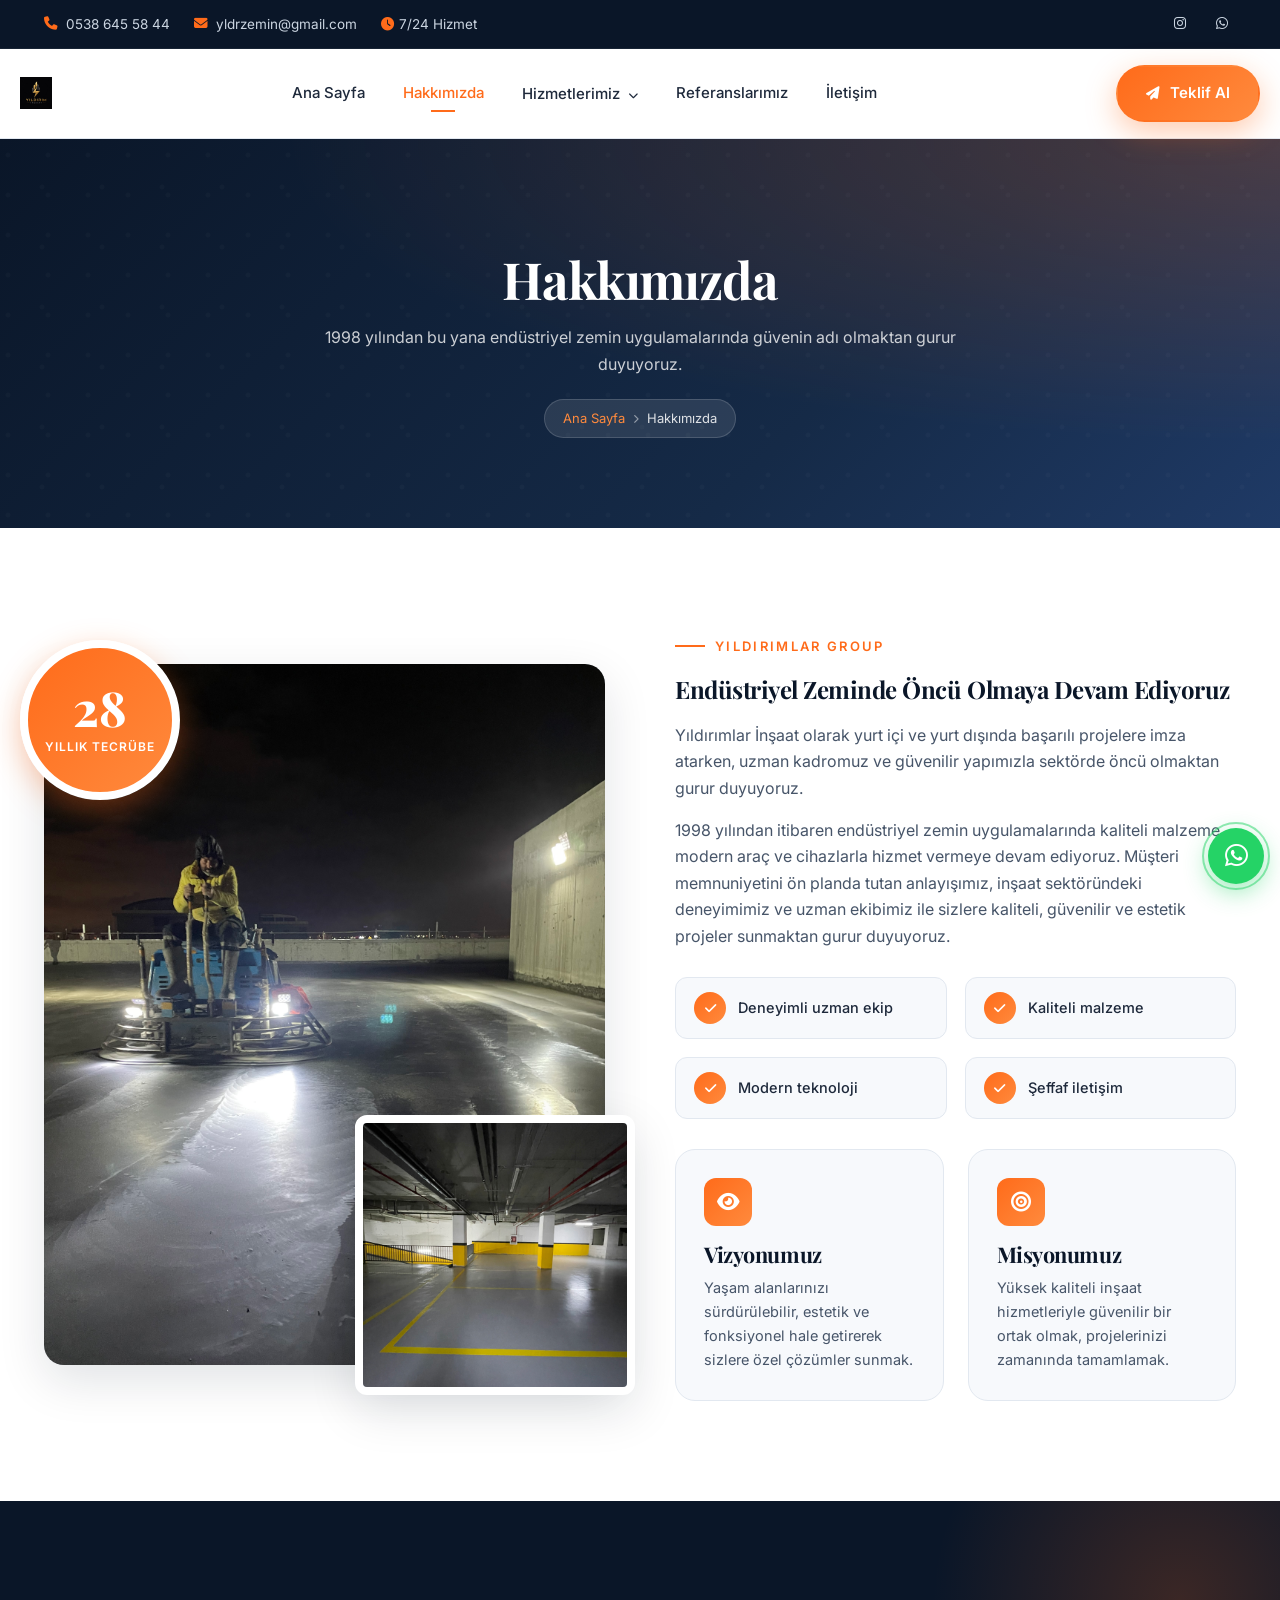
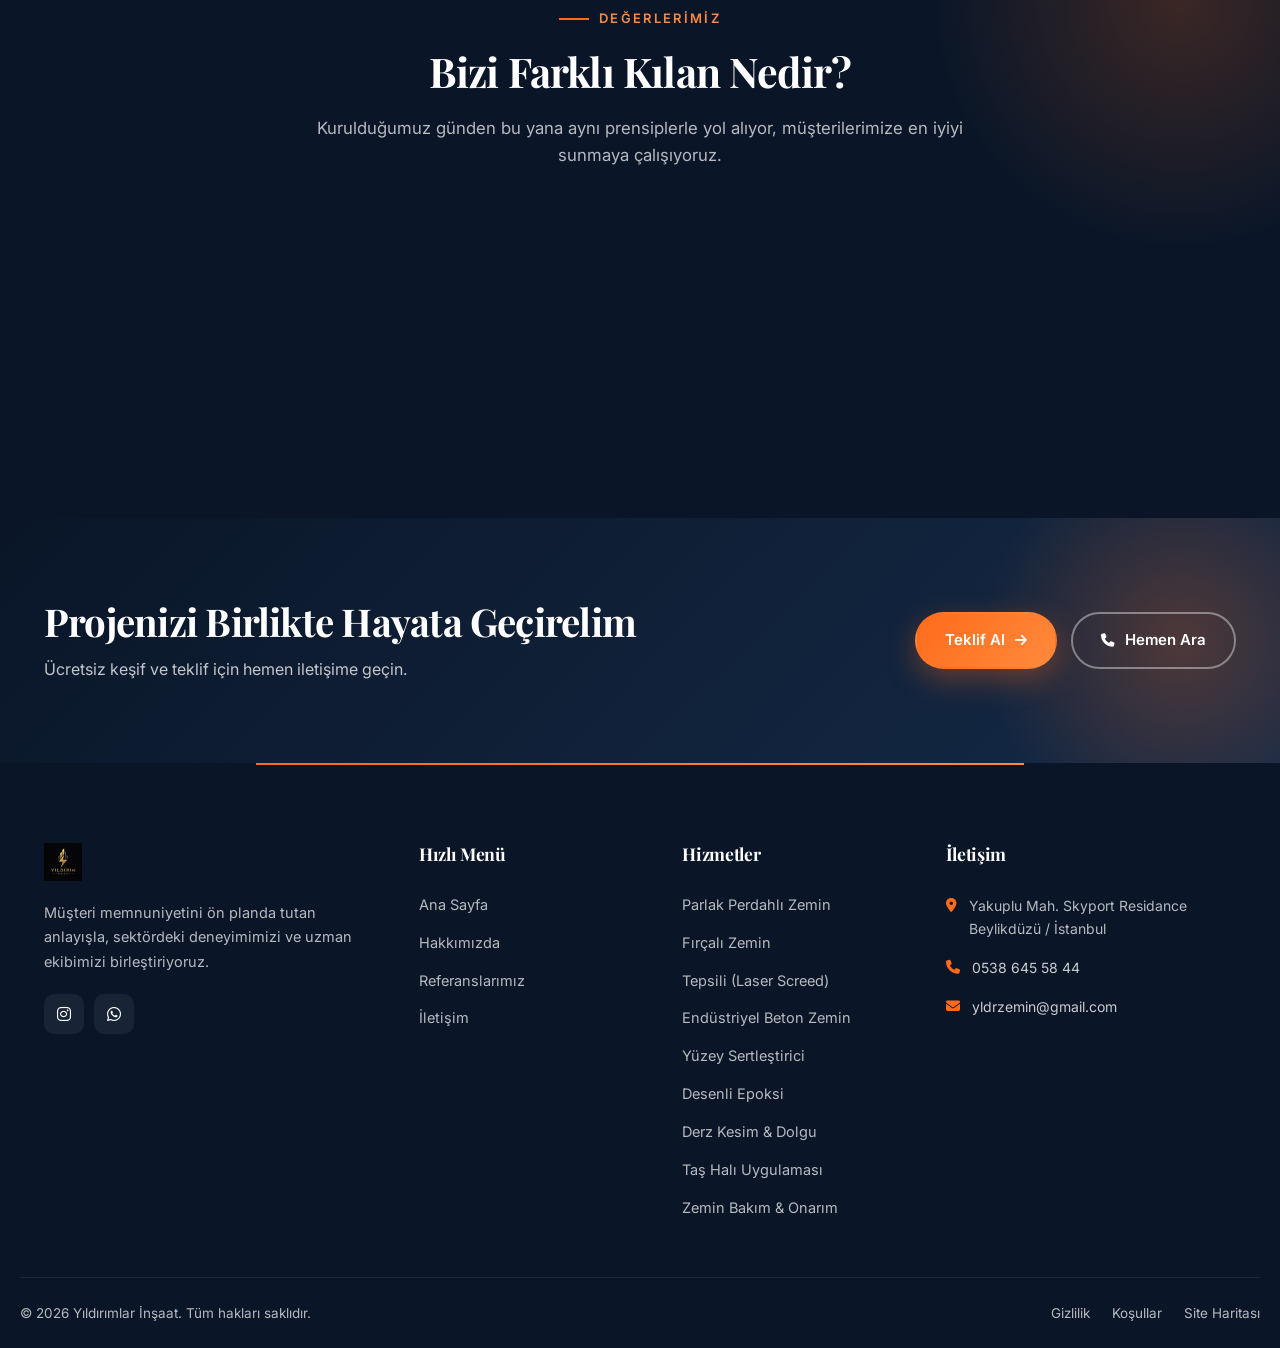
==== hakkimizda.html @ 9e63b261 "upd11" ====
<!DOCTYPE html>
<html lang="tr">
<head>
  <meta charset="UTF-8" />
  <meta name="viewport" content="width=device-width, initial-scale=1.0, viewport-fit=cover" />
  <title>Hakkımızda — Yıldırımlar İnşaat</title>
  <meta name="description" content="28 yıllık tecrübe ile 1.568.000 m² endüstriyel zemin uyguladık. Osmanlı Arşiv, Hilton, Wyndham, Roketsan gibi prestijli projelerde imzamız var." />
  <meta name="keywords" content="Yıldırımlar İnşaat hakkında, endüstriyel zemin firması, beton zemin uzmanı, parlak perdah, fırçalı zemin, tepsili zemin, taş halı" />
  <meta name="author" content="Yıldırımlar İnşaat" />
  <meta name="robots" content="index, follow" />
  <link rel="canonical" href="https://yldrmlarinsaat.com/hakkimizda.html" />

  <meta property="og:type" content="website" />
  <meta property="og:site_name" content="Yıldırımlar İnşaat" />
  <meta property="og:title" content="Hakkımızda — Yıldırımlar İnşaat" />
  <meta property="og:description" content="28 yıllık tecrübe ile 1.568.000 m² endüstriyel zemin uyguladık." />
  <meta property="og:url" content="https://yldrmlarinsaat.com/hakkimizda.html" />
  <meta property="og:image" content="https://yldrmlarinsaat.com/images/about-1.jpg" />
  <meta property="og:locale" content="tr_TR" />

  <meta name="twitter:card" content="summary_large_image" />
  <meta name="twitter:title" content="Hakkımızda — Yıldırımlar İnşaat" />
  <meta name="twitter:description" content="28 yıllık tecrübe, 1.568.000 m² uygulanan alan, 19+ prestijli proje." />
  <meta name="twitter:image" content="https://yldrmlarinsaat.com/images/about-1.jpg" />
  <meta property="og:image:alt" content="Yıldırımlar İnşaat — hakkımızda" />
  <meta name="twitter:image:alt" content="Yıldırımlar İnşaat — hakkımızda" />
  <link rel="alternate" hreflang="tr" href="https://yldrmlarinsaat.com/hakkimizda.html" />
  <link rel="alternate" hreflang="x-default" href="https://yldrmlarinsaat.com/hakkimizda.html" />

  <meta name="theme-color" content="#FF7A00" />
  <link rel="icon" type="image/png" href="images/logo-yildirim.png" />

  <link rel="preconnect" href="https://fonts.googleapis.com" />
  <link rel="preconnect" href="https://fonts.gstatic.com" crossorigin />
  <link href="https://fonts.googleapis.com/css2?family=Inter:wght@300;400;500;600;700&family=Playfair+Display:wght@600;700;800&display=swap" rel="stylesheet" />
  <link rel="stylesheet" href="https://cdnjs.cloudflare.com/ajax/libs/font-awesome/6.5.2/css/all.min.css" />
  <link rel="stylesheet" href="css/style.css?v=8" />

  <script type="application/ld+json">
  {
    "@context": "https://schema.org",
    "@type": "AboutPage",
    "@id": "https://yldrmlarinsaat.com/hakkimizda.html#about",
    "url": "https://yldrmlarinsaat.com/hakkimizda.html",
    "name": "Hakkımızda — Yıldırımlar İnşaat",
    "description": "28 yıllık tecrübe ile 1.568.000 m² endüstriyel zemin uyguladık. Prestijli projelerde imzamız var.",
    "isPartOf": { "@id": "https://yldrmlarinsaat.com/#website" },
    "about": { "@id": "https://yldrmlarinsaat.com/#organization" },
    "inLanguage": "tr-TR"
  }
  </script>
</head>
<body>

  <div class="topbar">
    <div class="container topbar-inner">
      <div class="topbar-info">
        <a href="tel:+905386455844"><i class="fa-solid fa-phone"></i> 0538 645 58 44</a>
        <a href="mailto:yldrzemin@gmail.com"><i class="fa-solid fa-envelope"></i> yldrzemin@gmail.com</a>
        <span><i class="fa-solid fa-clock"></i> 7/24 Hizmet</span>
      </div>
      <div class="topbar-social">
        <a href="https://instagram.com/yldrm._.insaat" target="_blank" rel="noopener" aria-label="Instagram"><i class="fa-brands fa-instagram"></i></a>
        <a href="https://wa.me/905386455844" target="_blank" rel="noopener" aria-label="Whatsapp"><i class="fa-brands fa-whatsapp"></i></a>
      </div>
    </div>
  </div>

  <header class="header">
    <div class="container nav">
      <a href="index.html" class="logo" aria-label="Yıldırımlar İnşaat — Ana sayfa">
        <img src="images/logo-yildirim.png" alt="Yıldırımlar İnşaat" width="220" height="60" class="logo-img" />
      </a>
      <nav class="nav-menu" aria-label="Ana Menü">
        <a href="index.html">Ana Sayfa</a>
        <a href="hakkimizda.html">Hakkımızda</a>
        <div class="has-drop">
          <a href="index.html#hizmetler">Hizmetlerimiz <i class="fa-solid fa-chevron-down" style="font-size:10px;margin-left:4px"></i></a>
          <div class="drop">
            <a href="hizmetler/parlak-perdahli-zemin.html">Parlak Perdahlı Zemin</a>
            <a href="hizmetler/fircali-zemin.html">Fırçalı Zemin</a>
            <a href="hizmetler/tepsili-zemin.html">Tepsili (Laser Screed)</a>
            <a href="hizmetler/endustriyel-beton-zemin.html">Endüstriyel Beton Zemin</a>
            <a href="hizmetler/yuzey-sertlestirici.html">Yüzey Sertleştirici</a>
            <a href="hizmetler/desenli-epoksi.html">Desenli Epoksi</a>
            <a href="hizmetler/derz-kesim-dolgu.html">Derz Kesim &amp; Dolgu</a>
            <a href="hizmetler/tas-hali.html">Taş Halı Uygulaması</a>
            <a href="hizmetler/zemin-bakim-onarim.html">Zemin Bakım &amp; Onarım</a>
          </div>
        </div>
        <a href="referanslar.html">Referanslarımız</a>
        <a href="iletisim.html">İletişim</a>
      </nav>
      <div class="nav-cta">
        <a href="iletisim.html" class="btn btn-primary"><i class="fa-solid fa-paper-plane"></i> Teklif Al</a>
        <button class="nav-toggle" aria-label="Menü"><i class="fa-solid fa-bars"></i></button>
      </div>
    </div>
  </header>

  <section class="page-header">
    <div class="container page-header-inner">
      <h1>Hakkımızda</h1>
      <p>1998 yılından bu yana endüstriyel zemin uygulamalarında güvenin adı olmaktan gurur duyuyoruz.</p>
      <div class="breadcrumb">
        <a href="index.html">Ana Sayfa</a>
        <i class="fa-solid fa-chevron-right"></i>
        <span>Hakkımızda</span>
      </div>
    </div>
  </section>

  <section class="section">
    <div class="container">
      <div class="about-grid">
        <div class="about-visual reveal">
          <div class="exp-badge">
            <div class="num">28</div>
            <div class="txt">Yıllık Tecrübe</div>
          </div>
          <div class="main-img">
            <img src="images/about-1.jpg" alt="Yıldırımlar İnşaat" onerror="this.style.display='none'" />
          </div>
          <div class="sub-img">
            <img src="images/about-2.jpg" alt="Ekibimiz" onerror="this.style.display='none'" />
          </div>
        </div>
        <div class="about-content reveal reveal-delay-2">
          <span class="eyebrow">Yıldırımlar Group</span>
          <h2>Endüstriyel Zeminde Öncü Olmaya Devam Ediyoruz</h2>
          <p>Yıldırımlar İnşaat olarak yurt içi ve yurt dışında başarılı projelere imza atarken, uzman kadromuz ve güvenilir yapımızla sektörde öncü olmaktan gurur duyuyoruz.</p>
          <p>1998 yılından itibaren endüstriyel zemin uygulamalarında kaliteli malzeme, modern araç ve cihazlarla hizmet vermeye devam ediyoruz. Müşteri memnuniyetini ön planda tutan anlayışımız, inşaat sektöründeki deneyimimiz ve uzman ekibimiz ile sizlere kaliteli, güvenilir ve estetik projeler sunmaktan gurur duyuyoruz.</p>

          <div class="about-features">
            <div class="about-feature"><i class="fa-solid fa-check"></i><span>Deneyimli uzman ekip</span></div>
            <div class="about-feature"><i class="fa-solid fa-check"></i><span>Kaliteli malzeme</span></div>
            <div class="about-feature"><i class="fa-solid fa-check"></i><span>Modern teknoloji</span></div>
            <div class="about-feature"><i class="fa-solid fa-check"></i><span>Şeffaf iletişim</span></div>
          </div>

          <div class="vm-grid">
            <div class="vm-card">
              <i class="fa-solid fa-eye"></i>
              <h4>Vizyonumuz</h4>
              <p>Yaşam alanlarınızı sürdürülebilir, estetik ve fonksiyonel hale getirerek sizlere özel çözümler sunmak.</p>
            </div>
            <div class="vm-card">
              <i class="fa-solid fa-bullseye"></i>
              <h4>Misyonumuz</h4>
              <p>Yüksek kaliteli inşaat hizmetleriyle güvenilir bir ortak olmak, projelerinizi zamanında tamamlamak.</p>
            </div>
          </div>
        </div>
      </div>
    </div>
  </section>

  <section class="section why-bg">
    <div class="container">
      <div class="text-center reveal">
        <span class="eyebrow">Değerlerimiz</span>
        <h2 class="section-title">Bizi Farklı Kılan Nedir?</h2>
        <p class="section-subtitle">Kurulduğumuz günden bu yana aynı prensiplerle yol alıyor, müşterilerimize en iyiyi sunmaya çalışıyoruz.</p>
      </div>
      <div class="why-grid">
        <div class="why-card reveal"><i class="fa-solid fa-shuffle"></i><h4>Esnek Çözümler</h4><p>Her proje için özel çözümler üreterek beklentileri karşılarız.</p></div>
        <div class="why-card reveal reveal-delay-1"><i class="fa-solid fa-users-gear"></i><h4>Deneyimli Ekip</h4><p>Uzman ekibimizle kaliteli işçilik sunarız.</p></div>
        <div class="why-card reveal reveal-delay-2"><i class="fa-solid fa-handshake"></i><h4>Müşteri Odaklı</h4><p>Şeffaf iletişim ve memnuniyet odaklı yaklaşım.</p></div>
        <div class="why-card reveal reveal-delay-3"><i class="fa-solid fa-award"></i><h4>Kaliteli İşçilik</h4><p>Modern tasarım ve dayanıklı sonuçlar.</p></div>
      </div>
    </div>
  </section>

  <section class="cta-banner">
    <div class="container cta-inner reveal">
      <div>
        <h2>Projenizi Birlikte Hayata Geçirelim</h2>
        <p>Ücretsiz keşif ve teklif için hemen iletişime geçin.</p>
      </div>
      <div class="cta-actions">
        <a href="iletisim.html" class="btn btn-primary">Teklif Al <i class="fa-solid fa-arrow-right"></i></a>
        <a href="tel:+905386455844" class="btn btn-outline"><i class="fa-solid fa-phone"></i> Hemen Ara</a>
      </div>
    </div>
  </section>

  <footer class="footer">
    <div class="container footer-grid">
      <div class="footer-about">
        <a href="index.html" class="logo" aria-label="Yıldırımlar İnşaat — Ana sayfa">
          <img src="images/logo-yildirim.png" alt="Yıldırımlar İnşaat" width="220" height="60" class="logo-img" />
        </a>
        <p>Müşteri memnuniyetini ön planda tutan anlayışla, sektördeki deneyimimizi ve uzman ekibimizi birleştiriyoruz.</p>
        <div class="footer-social">
          <a href="https://instagram.com/yldrm._.insaat" target="_blank" rel="noopener" aria-label="Instagram"><i class="fa-brands fa-instagram"></i></a>
          <a href="https://wa.me/905386455844" target="_blank" rel="noopener" aria-label="Whatsapp"><i class="fa-brands fa-whatsapp"></i></a>
        </div>
      </div>
      <div class="footer-col">
        <h5>Hızlı Menü</h5>
        <div class="footer-links">
          <a href="index.html">Ana Sayfa</a>
          <a href="hakkimizda.html">Hakkımızda</a>
          <a href="referanslar.html">Referanslarımız</a>
          <a href="iletisim.html">İletişim</a>
        </div>
      </div>
      <div class="footer-col">
        <h5>Hizmetler</h5>
        <div class="footer-links">
          <a href="hizmetler/parlak-perdahli-zemin.html">Parlak Perdahlı Zemin</a>
          <a href="hizmetler/fircali-zemin.html">Fırçalı Zemin</a>
          <a href="hizmetler/tepsili-zemin.html">Tepsili (Laser Screed)</a>
          <a href="hizmetler/endustriyel-beton-zemin.html">Endüstriyel Beton Zemin</a>
          <a href="hizmetler/yuzey-sertlestirici.html">Yüzey Sertleştirici</a>
          <a href="hizmetler/desenli-epoksi.html">Desenli Epoksi</a>
          <a href="hizmetler/derz-kesim-dolgu.html">Derz Kesim &amp; Dolgu</a>
          <a href="hizmetler/tas-hali.html">Taş Halı Uygulaması</a>
          <a href="hizmetler/zemin-bakim-onarim.html">Zemin Bakım &amp; Onarım</a>
        </div>
      </div>
      <div class="footer-col">
        <h5>İletişim</h5>
        <ul class="footer-contact">
          <li><i class="fa-solid fa-location-dot"></i><span>Yakuplu Mah. Skyport Residance<br>Beylikdüzü / İstanbul</span></li>
          <li><i class="fa-solid fa-phone"></i><a href="tel:+905386455844">0538 645 58 44</a></li>
          <li><i class="fa-solid fa-envelope"></i><a href="mailto:yldrzemin@gmail.com">yldrzemin@gmail.com</a></li>
        </ul>
      </div>
    </div>
    <div class="container footer-bottom">
      <span>© <span data-year>2026</span> Yıldırımlar İnşaat. Tüm hakları saklıdır.</span>
      <div class="footer-bottom-links">
        <a href="#">Gizlilik</a><a href="#">Koşullar</a><a href="#">Site Haritası</a>
      </div>
    </div>
  </footer>

  <a href="https://wa.me/905386455844" class="float-whatsapp" target="_blank" aria-label="WhatsApp">
    <i class="fa-brands fa-whatsapp"></i>
  </a>

  <script src="js/main.js?v=5"></script>
</body>
</html>
---- css/style.css ----
/* =========================================================
   Yıldırımlar İnşaat - Main Stylesheet
   Modern, responsive construction company website
   ========================================================= */

:root {
  --color-primary: #ff6b1a;
  --color-primary-dark: #e55a0e;
  --color-primary-light: #ff8a3d;
  --color-dark: #0a1628;
  --color-dark-2: #0f1e36;
  --color-dark-3: #152a47;
  --color-light: #ffffff;
  --color-soft: #f7f9fc;
  --color-soft-2: #eef2f7;
  --color-text: #1e293b;
  --color-text-soft: #475569;
  --color-muted: #64748b;
  --color-border: #e2e8f0;

  --gradient-primary: linear-gradient(135deg, #ff6b1a 0%, #ff8a3d 100%);
  --gradient-dark: linear-gradient(135deg, #0a1628 0%, #152a47 100%);
  --gradient-overlay: linear-gradient(180deg, rgba(10, 22, 40, 0.5) 0%, rgba(10, 22, 40, 0.85) 100%);

  --shadow-sm: 0 2px 8px rgba(10, 22, 40, 0.06);
  --shadow-md: 0 6px 24px rgba(10, 22, 40, 0.08);
  --shadow-lg: 0 16px 48px rgba(10, 22, 40, 0.12);
  --shadow-xl: 0 24px 64px rgba(10, 22, 40, 0.18);
  --shadow-primary: 0 10px 30px rgba(255, 107, 26, 0.35);

  --radius-sm: 6px;
  --radius-md: 12px;
  --radius-lg: 20px;
  --radius-xl: 28px;
  --radius-full: 9999px;

  --container-max: 1240px;
  --transition: 0.35s cubic-bezier(0.4, 0, 0.2, 1);

  --font-head: 'Playfair Display', 'Georgia', serif;
  --font-body: 'Inter', 'Segoe UI', system-ui, -apple-system, sans-serif;
}

/* ---------- Reset ---------- */
*,
*::before,
*::after {
  box-sizing: border-box;
  margin: 0;
  padding: 0;
}

html {
  scroll-behavior: smooth;
  -webkit-text-size-adjust: 100%;
  text-size-adjust: 100%;
}

body {
  font-family: var(--font-body);
  font-size: 16px;
  line-height: 1.65;
  color: var(--color-text);
  background: var(--color-light);
  overflow-x: hidden;
  overflow-wrap: break-word;
  -webkit-font-smoothing: antialiased;
  -moz-osx-font-smoothing: grayscale;
}

img {
  max-width: 100%;
  height: auto;
  display: block;
}

a {
  color: inherit;
  text-decoration: none;
  transition: color var(--transition);
}

button {
  font-family: inherit;
  cursor: pointer;
  border: none;
  background: none;
}

ul {
  list-style: none;
}

h1, h2, h3, h4, h5, h6 {
  font-family: var(--font-head);
  font-weight: 700;
  line-height: 1.2;
  color: var(--color-dark);
  letter-spacing: -0.02em;
}

section {
  position: relative;
}

/* ---------- Utility ---------- */
.container {
  width: 100%;
  max-width: var(--container-max);
  margin-inline: auto;
  padding-inline: clamp(16px, 4vw, 24px);
}

.section {
  padding: 100px 0;
}

.section-sm {
  padding: 70px 0;
}

.eyebrow {
  display: inline-flex;
  align-items: center;
  gap: 10px;
  font-family: var(--font-body);
  font-size: 13px;
  font-weight: 600;
  text-transform: uppercase;
  letter-spacing: 0.18em;
  color: var(--color-primary);
  margin-bottom: 18px;
}

.eyebrow::before {
  content: '';
  width: 30px;
  height: 2px;
  background: var(--color-primary);
}

.section-title {
  font-size: clamp(2rem, 3.2vw, 3rem);
  margin-bottom: 18px;
}

.section-subtitle {
  font-size: 1.05rem;
  color: var(--color-text-soft);
  max-width: 680px;
  margin-bottom: 20px;
}

.text-center {
  text-align: center;
}

.text-center .eyebrow,
.text-center .section-subtitle {
  margin-left: auto;
  margin-right: auto;
}

/* ---------- Buttons ---------- */
.btn {
  display: inline-flex;
  align-items: center;
  justify-content: center;
  gap: 10px;
  padding: 14px 28px;
  font-size: 15px;
  font-weight: 600;
  border-radius: var(--radius-full);
  transition: all var(--transition);
  cursor: pointer;
  white-space: nowrap;
  border: 2px solid transparent;
}

.btn-primary {
  background: var(--gradient-primary);
  color: #fff;
  box-shadow: var(--shadow-primary);
}

.btn-primary:hover {
  transform: translateY(-2px);
  box-shadow: 0 14px 36px rgba(255, 107, 26, 0.5);
}

.btn-outline {
  background: transparent;
  color: #fff;
  border-color: rgba(255, 255, 255, 0.4);
}

.btn-outline:hover {
  background: #fff;
  color: var(--color-dark);
  border-color: #fff;
}

.btn-dark {
  background: var(--color-dark);
  color: #fff;
}

.btn-dark:hover {
  background: var(--color-primary);
}

.btn-ghost {
  background: transparent;
  color: var(--color-dark);
  border-color: var(--color-border);
}

.btn-ghost:hover {
  background: var(--color-dark);
  color: #fff;
  border-color: var(--color-dark);
}

.btn i, .btn svg {
  font-size: 0.9em;
  transition: transform var(--transition);
}

.btn:hover i.fa-arrow-right {
  transform: translateX(4px);
}

/* ---------- Top Bar ---------- */
.topbar {
  background: var(--color-dark);
  color: #cbd5e1;
  font-size: 13.5px;
  padding: 10px 0;
  border-bottom: 1px solid rgba(255, 255, 255, 0.06);
}

.topbar-inner {
  display: flex;
  justify-content: space-between;
  align-items: center;
  gap: 16px;
  flex-wrap: wrap;
}

.topbar-info {
  display: flex;
  gap: 24px;
  flex-wrap: wrap;
}

.topbar-info a {
  display: inline-flex;
  align-items: center;
  gap: 8px;
  color: #cbd5e1;
}

.topbar-info a:hover {
  color: var(--color-primary);
}

.topbar-info i {
  color: var(--color-primary);
}

.topbar-social {
  display: flex;
  gap: 14px;
}

.topbar-social a {
  color: #cbd5e1;
  width: 28px;
  height: 28px;
  display: inline-flex;
  align-items: center;
  justify-content: center;
  border-radius: 50%;
  transition: all var(--transition);
}

.topbar-social a:hover {
  background: var(--color-primary);
  color: #fff;
}

/* ---------- Header / Navigation ---------- */
.header {
  position: sticky;
  top: 0;
  left: 0;
  right: 0;
  z-index: 100;
  padding-top: env(safe-area-inset-top, 0px);
  padding-left: env(safe-area-inset-left, 0px);
  padding-right: env(safe-area-inset-right, 0px);
  background: rgba(255, 255, 255, 0.96);
  backdrop-filter: blur(14px);
  -webkit-backdrop-filter: blur(14px);
  border-bottom: 1px solid var(--color-border);
  transition: all var(--transition);
}

.header.scrolled {
  box-shadow: var(--shadow-md);
}

.nav {
  display: flex;
  align-items: center;
  justify-content: space-between;
  padding: 16px 0;
  gap: 24px;
}

.logo {
  display: flex;
  align-items: center;
  gap: 12px;
  flex-shrink: 0;
}

.logo-img {
  display: block;
  height: 32px;
  width: auto;
  max-width: min(168px, 46vw);
  object-fit: contain;
}

.footer-about .logo-img {
  height: 38px;
  max-width: 200px;
}

.logo-mark {
  width: 48px;
  height: 48px;
  border-radius: 12px;
  background: var(--gradient-primary);
  display: flex;
  align-items: center;
  justify-content: center;
  color: #fff;
  font-weight: 800;
  font-size: 20px;
  box-shadow: var(--shadow-primary);
  font-family: var(--font-body);
}

.logo-text {
  display: flex;
  flex-direction: column;
  line-height: 1.1;
}

.logo-text .name {
  font-family: var(--font-head);
  font-size: 20px;
  font-weight: 700;
  color: var(--color-dark);
}

.logo-text .tag {
  font-size: 11px;
  font-weight: 500;
  letter-spacing: 0.16em;
  text-transform: uppercase;
  color: var(--color-primary);
}

.nav-menu {
  display: flex;
  align-items: center;
  gap: 6px;
}

.nav-menu a {
  position: relative;
  padding: 10px 16px;
  font-size: 15px;
  font-weight: 500;
  color: var(--color-text);
  border-radius: var(--radius-full);
}

.nav-menu a::after {
  content: '';
  position: absolute;
  left: 50%;
  bottom: 4px;
  transform: translateX(-50%);
  width: 0;
  height: 2px;
  background: var(--color-primary);
  transition: width var(--transition);
}

.nav-menu a:hover,
.nav-menu a.active {
  color: var(--color-primary);
}

.nav-menu a:hover::after,
.nav-menu a.active::after {
  width: 24px;
}

.nav-menu .has-drop {
  position: relative;
}

.nav-menu .drop {
  position: absolute;
  top: calc(100% + 12px);
  left: 50%;
  transform: translateX(-50%) translateY(10px);
  min-width: 260px;
  background: #fff;
  border-radius: var(--radius-md);
  box-shadow: var(--shadow-lg);
  padding: 10px;
  opacity: 0;
  visibility: hidden;
  transition: all var(--transition);
  border: 1px solid var(--color-border);
}

.nav-menu .drop::before {
  content: '';
  position: absolute;
  top: -6px;
  left: 50%;
  transform: translateX(-50%) rotate(45deg);
  width: 12px;
  height: 12px;
  background: #fff;
  border-top: 1px solid var(--color-border);
  border-left: 1px solid var(--color-border);
}

.nav-menu .has-drop:hover .drop {
  opacity: 1;
  visibility: visible;
  transform: translateX(-50%) translateY(0);
}

.nav-menu .drop a {
  display: block;
  padding: 10px 14px;
  border-radius: var(--radius-sm);
  font-size: 14px;
}

.nav-menu .drop a::after {
  display: none;
}

.nav-menu .drop a:hover {
  background: var(--color-soft);
  color: var(--color-primary);
}

.nav-cta {
  display: flex;
  align-items: center;
  gap: 12px;
}

.nav-toggle {
  display: none;
  width: 44px;
  height: 44px;
  border-radius: var(--radius-sm);
  background: var(--color-soft);
  color: var(--color-dark);
  align-items: center;
  justify-content: center;
  font-size: 18px;
  transition: all var(--transition);
}

.nav-toggle:hover {
  background: var(--color-dark);
  color: #fff;
}

/* ---------- Hero ---------- */
.hero {
  position: relative;
  min-height: 92vh;
  min-height: 92dvh;
  display: flex;
  align-items: center;
  color: #fff;
  overflow: hidden;
  background: var(--color-dark);
}

.hero-bg {
  position: absolute;
  inset: 0;
  background-image: url('../images/hero-1.jpg');
  background-size: cover;
  background-position: center;
  z-index: 0;
}

.hero-bg::after {
  content: '';
  position: absolute;
  inset: 0;
  background: linear-gradient(120deg, rgba(10, 22, 40, 0.92) 0%, rgba(10, 22, 40, 0.7) 55%, rgba(10, 22, 40, 0.45) 100%);
}

/* Decorative pattern when no image available */
.hero-bg::before {
  content: '';
  position: absolute;
  inset: 0;
  background: 
    radial-gradient(ellipse at top right, rgba(255, 107, 26, 0.22), transparent 55%),
    radial-gradient(ellipse at bottom left, rgba(21, 42, 71, 0.8), transparent 50%),
    linear-gradient(135deg, #0a1628 0%, #152a47 55%, #1f3a66 100%);
  z-index: -1;
}

.hero-inner {
  position: relative;
  z-index: 2;
  padding: 80px 0;
  width: 100%;
}

.hero-grid {
  display: grid;
  grid-template-columns: 1.1fr 0.9fr;
  gap: 60px;
  align-items: center;
}

.hero-content .eyebrow {
  color: var(--color-primary-light);
}

.hero-content .eyebrow::before {
  background: var(--color-primary-light);
}

.hero-title {
  font-size: clamp(2.4rem, 5vw, 4.2rem);
  color: #fff;
  margin-bottom: 24px;
  line-height: 1.08;
}

.hero-title .accent {
  background: var(--gradient-primary);
  -webkit-background-clip: text;
  -webkit-text-fill-color: transparent;
  background-clip: text;
}

.hero-desc {
  font-size: 1.08rem;
  color: rgba(255, 255, 255, 0.82);
  max-width: 540px;
  margin-bottom: 32px;
}

.hero-cta {
  display: flex;
  gap: 14px;
  flex-wrap: wrap;
}

.hero-stats {
  display: grid;
  grid-template-columns: repeat(3, 1fr);
  gap: 24px;
  margin-top: 48px;
  padding-top: 32px;
  border-top: 1px solid rgba(255, 255, 255, 0.14);
}

.hero-stat .num {
  font-family: var(--font-head);
  font-size: 2.2rem;
  font-weight: 700;
  color: var(--color-primary-light);
  line-height: 1;
  display: flex;
  align-items: baseline;
  gap: 4px;
}

.hero-stat .label {
  font-size: 13px;
  color: rgba(255, 255, 255, 0.7);
  margin-top: 8px;
  text-transform: uppercase;
  letter-spacing: 0.08em;
}

/* Hero visual card */
.hero-visual {
  position: relative;
  aspect-ratio: 4 / 5;
  border-radius: var(--radius-xl);
  overflow: hidden;
  box-shadow: var(--shadow-xl);
  background: linear-gradient(135deg, #1f3a66, #0a1628);
}

.hero-visual img {
  position: absolute;
  inset: 0;
  width: 100%;
  height: 100%;
  object-fit: cover;
}

.hero-badge {
  position: absolute;
  bottom: 24px;
  left: 24px;
  right: 24px;
  padding: 20px 24px;
  background: rgba(255, 255, 255, 0.12);
  backdrop-filter: blur(16px);
  -webkit-backdrop-filter: blur(16px);
  border: 1px solid rgba(255, 255, 255, 0.2);
  border-radius: var(--radius-md);
  display: flex;
  align-items: center;
  gap: 16px;
  color: #fff;
}

.hero-badge-icon {
  width: 48px;
  height: 48px;
  border-radius: var(--radius-sm);
  background: var(--gradient-primary);
  display: flex;
  align-items: center;
  justify-content: center;
  font-size: 20px;
  flex-shrink: 0;
}

.hero-badge-text strong {
  display: block;
  font-size: 15px;
  margin-bottom: 2px;
}

.hero-badge-text span {
  font-size: 13px;
  color: rgba(255, 255, 255, 0.78);
}

.hero-scroll {
  position: absolute;
  bottom: 24px;
  left: 50%;
  transform: translateX(-50%);
  z-index: 3;
  color: rgba(255, 255, 255, 0.7);
  font-size: 12px;
  text-transform: uppercase;
  letter-spacing: 0.2em;
  display: flex;
  flex-direction: column;
  align-items: center;
  gap: 10px;
}

.hero-scroll .line {
  width: 1px;
  height: 40px;
  background: linear-gradient(to bottom, transparent, var(--color-primary));
  animation: scrollDown 2s ease-in-out infinite;
}

@keyframes scrollDown {
  0%, 100% { transform: scaleY(1); transform-origin: top; opacity: 0.3; }
  50% { transform: scaleY(1.4); opacity: 1; }
}

/* ---------- About ---------- */
.about-grid {
  display: grid;
  grid-template-columns: 1fr 1fr;
  gap: 70px;
  align-items: center;
}

.about-visual {
  position: relative;
}

.about-visual .main-img {
  border-radius: var(--radius-lg);
  overflow: hidden;
  aspect-ratio: 4 / 5;
  background: linear-gradient(135deg, #e2e8f0, #cbd5e1);
  box-shadow: var(--shadow-lg);
}

.about-visual .main-img img {
  width: 100%;
  height: 100%;
  object-fit: cover;
}

.about-visual .sub-img {
  position: absolute;
  bottom: -30px;
  right: -30px;
  width: 50%;
  aspect-ratio: 1;
  border-radius: var(--radius-md);
  overflow: hidden;
  border: 8px solid #fff;
  box-shadow: var(--shadow-lg);
  background: #cbd5e1;
}

.about-visual .sub-img img {
  width: 100%;
  height: 100%;
  object-fit: cover;
}

.about-visual .exp-badge {
  position: absolute;
  top: -24px;
  left: -24px;
  width: 160px;
  height: 160px;
  border-radius: 50%;
  background: var(--gradient-primary);
  color: #fff;
  display: flex;
  flex-direction: column;
  align-items: center;
  justify-content: center;
  text-align: center;
  box-shadow: var(--shadow-primary);
  border: 8px solid #fff;
  padding: 12px;
}

.about-visual .exp-badge .num {
  font-family: var(--font-head);
  font-size: 3rem;
  font-weight: 800;
  line-height: 1;
}

.about-visual .exp-badge .txt {
  font-size: 12px;
  font-weight: 600;
  margin-top: 6px;
  text-transform: uppercase;
  letter-spacing: 0.08em;
}

.about-content h2 {
  margin-bottom: 18px;
}

.about-content p {
  color: var(--color-text-soft);
  margin-bottom: 16px;
}

.about-features {
  display: grid;
  grid-template-columns: 1fr 1fr;
  gap: 18px;
  margin: 28px 0;
}

.about-feature {
  display: flex;
  align-items: center;
  gap: 12px;
  padding: 14px 18px;
  border-radius: var(--radius-md);
  background: var(--color-soft);
  border: 1px solid var(--color-border);
  transition: all var(--transition);
}

.about-feature:hover {
  border-color: var(--color-primary);
  transform: translateY(-2px);
  box-shadow: var(--shadow-sm);
}

.about-feature i {
  width: 32px;
  height: 32px;
  border-radius: 50%;
  background: var(--gradient-primary);
  color: #fff;
  display: flex;
  align-items: center;
  justify-content: center;
  font-size: 13px;
  flex-shrink: 0;
}

.about-feature span {
  font-weight: 500;
  font-size: 14.5px;
}

/* ---------- Vision/Mission Tiles ---------- */
.vm-grid {
  display: grid;
  grid-template-columns: repeat(2, 1fr);
  gap: 24px;
  margin-top: 30px;
}

.vm-card {
  padding: 28px;
  border-radius: var(--radius-lg);
  background: var(--color-soft);
  border: 1px solid var(--color-border);
  transition: all var(--transition);
}

.vm-card:hover {
  border-color: transparent;
  background: var(--gradient-dark);
  color: #fff;
  transform: translateY(-4px);
  box-shadow: var(--shadow-lg);
}

.vm-card:hover h4,
.vm-card:hover p {
  color: #fff;
}

.vm-card i {
  display: inline-flex;
  width: 48px;
  height: 48px;
  border-radius: 12px;
  background: var(--gradient-primary);
  color: #fff;
  align-items: center;
  justify-content: center;
  font-size: 20px;
  margin-bottom: 16px;
}

.vm-card h4 {
  font-size: 1.35rem;
  margin-bottom: 8px;
}

.vm-card p {
  color: var(--color-text-soft);
  font-size: 14.5px;
  margin: 0;
}

/* ---------- Services ---------- */
.services-bg {
  background: var(--color-soft);
}

.services-grid {
  display: grid;
  grid-template-columns: repeat(3, 1fr);
  gap: 28px;
  margin-top: 50px;
}

.service-card {
  position: relative;
  background: #fff;
  border-radius: var(--radius-lg);
  overflow: hidden;
  border: 1px solid var(--color-border);
  transition: all var(--transition);
  display: flex;
  flex-direction: column;
}

/* Tüm kart alanı tek hedef: mobilde görsele tıklayınca yanlış/boş hedef sorununu giderir */
.service-card-hit {
  position: absolute;
  inset: 0;
  z-index: 4;
  border-radius: var(--radius-lg);
  text-decoration: none;
}

.service-card-hit:focus-visible {
  outline: 3px solid var(--color-primary);
  outline-offset: 3px;
}

.service-card:hover {
  transform: translateY(-6px);
  box-shadow: var(--shadow-lg);
  border-color: transparent;
}

.service-media {
  position: relative;
  aspect-ratio: 16 / 10;
  overflow: hidden;
  background: linear-gradient(135deg, #152a47, #0a1628);
}

.service-media img {
  width: 100%;
  height: 100%;
  object-fit: cover;
  transition: transform 0.6s ease;
}

.service-card:hover .service-media img {
  transform: scale(1.06);
}

.service-media::after {
  content: '';
  position: absolute;
  inset: 0;
  background: linear-gradient(180deg, transparent 40%, rgba(10, 22, 40, 0.75));
  pointer-events: none;
}

.service-icon {
  position: absolute;
  top: 16px;
  left: 16px;
  width: 48px;
  height: 48px;
  border-radius: 12px;
  background: var(--gradient-primary);
  color: #fff;
  display: flex;
  align-items: center;
  justify-content: center;
  font-size: 20px;
  z-index: 2;
  box-shadow: var(--shadow-primary);
}

.service-num {
  position: absolute;
  top: 20px;
  right: 20px;
  font-family: var(--font-head);
  font-size: 2.4rem;
  font-weight: 700;
  color: rgba(255, 255, 255, 0.5);
  line-height: 1;
  z-index: 2;
}

.service-body {
  padding: 26px;
  flex: 1;
  display: flex;
  flex-direction: column;
}

.service-body h3 {
  font-size: 1.35rem;
  margin-bottom: 10px;
}

.service-body p {
  color: var(--color-text-soft);
  font-size: 14.5px;
  margin-bottom: 18px;
  flex: 1;
}

.service-link {
  display: inline-flex;
  align-items: center;
  gap: 8px;
  font-weight: 600;
  color: var(--color-primary);
  font-size: 14px;
  padding-top: 16px;
  border-top: 1px solid var(--color-border);
  pointer-events: none;
}

.service-link i {
  transition: transform var(--transition);
}

.service-card:hover .service-link i {
  transform: translateX(4px);
}

/* ---------- Why Us ---------- */
.why-bg {
  background: var(--color-dark);
  color: #fff;
  overflow: hidden;
}

.why-bg .eyebrow {
  color: var(--color-primary-light);
}

.why-bg h2 {
  color: #fff;
}

.why-bg .section-subtitle {
  color: rgba(255, 255, 255, 0.7);
}

.why-bg::before {
  content: '';
  position: absolute;
  top: -150px;
  right: -150px;
  width: 500px;
  height: 500px;
  background: radial-gradient(circle, rgba(255, 107, 26, 0.2), transparent 70%);
  pointer-events: none;
}

.why-grid {
  display: grid;
  grid-template-columns: repeat(4, 1fr);
  gap: 24px;
  margin-top: 50px;
  position: relative;
}

.why-card {
  padding: 32px 26px;
  border-radius: var(--radius-lg);
  background: rgba(255, 255, 255, 0.04);
  border: 1px solid rgba(255, 255, 255, 0.08);
  transition: all var(--transition);
  backdrop-filter: blur(10px);
}

.why-card:hover {
  background: var(--gradient-primary);
  border-color: transparent;
  transform: translateY(-6px);
  box-shadow: var(--shadow-primary);
}

.why-card i {
  font-size: 32px;
  color: var(--color-primary-light);
  margin-bottom: 20px;
  display: inline-block;
  transition: all var(--transition);
}

.why-card:hover i {
  color: #fff;
  transform: scale(1.1);
}

.why-card h4 {
  color: #fff;
  font-size: 1.25rem;
  margin-bottom: 10px;
}

.why-card p {
  color: rgba(255, 255, 255, 0.7);
  font-size: 14px;
  margin: 0;
}

.why-card:hover p {
  color: rgba(255, 255, 255, 0.95);
}

/* ---------- Projects / References ---------- */
.refs-grid {
  display: grid;
  grid-template-columns: repeat(3, 1fr);
  grid-auto-rows: 240px;
  gap: 18px;
  margin-top: 50px;
}

.ref-card {
  position: relative;
  border-radius: var(--radius-md);
  overflow: hidden;
  background: var(--color-soft-2);
  cursor: pointer;
}

.ref-card.tall {
  grid-row: span 2;
}

.ref-card.wide {
  grid-column: span 2;
}

.ref-card img {
  position: absolute;
  inset: 0;
  width: 100%;
  height: 100%;
  object-fit: cover;
  transition: transform 0.6s ease;
}

.ref-card::after {
  content: '';
  position: absolute;
  inset: 0;
  background: linear-gradient(180deg, transparent 45%, rgba(10, 22, 40, 0.9));
  opacity: 0.7;
  transition: opacity var(--transition);
}

.ref-card:hover::after {
  opacity: 0.9;
}

.ref-card:hover img {
  transform: scale(1.06);
}

.ref-info {
  position: absolute;
  bottom: 0;
  left: 0;
  right: 0;
  padding: 24px;
  color: #fff;
  z-index: 2;
  transform: translateY(8px);
  transition: transform var(--transition);
}

.ref-card:hover .ref-info {
  transform: translateY(0);
}

.ref-info .tag {
  display: inline-block;
  padding: 4px 10px;
  background: var(--color-primary);
  border-radius: var(--radius-full);
  font-size: 11px;
  font-weight: 600;
  text-transform: uppercase;
  letter-spacing: 0.1em;
  margin-bottom: 8px;
}

.ref-info h4 {
  color: #fff;
  font-size: 1.15rem;
  margin: 0;
}

.ref-info .loc {
  color: rgba(255, 255, 255, 0.75);
  font-size: 13px;
  margin-top: 4px;
}

/* ---------- Projects Table ---------- */
.projects-table {
  background: #fff;
  border-radius: var(--radius-lg);
  overflow: hidden;
  box-shadow: var(--shadow-md);
  border: 1px solid var(--color-border);
}

.pt-row {
  display: grid;
  grid-template-columns: 70px 2.2fr 1.6fr 1fr;
  gap: 16px;
  padding: 18px 26px;
  align-items: center;
  border-bottom: 1px solid var(--color-border);
  transition: background var(--transition);
}

.pt-row:last-child {
  border-bottom: none;
}

.pt-row:not(.pt-head):not(.pt-total):hover {
  background: var(--color-soft);
}

.pt-head {
  background: var(--color-dark);
  color: #fff;
  font-size: 12px;
  font-weight: 700;
  text-transform: uppercase;
  letter-spacing: 0.12em;
}

.pt-head .pt-cell {
  color: rgba(255, 255, 255, 0.85);
}

.pt-num {
  font-family: var(--font-head);
  font-weight: 700;
  color: var(--color-primary);
  font-size: 15px;
}

.pt-name {
  font-weight: 600;
  color: var(--color-dark);
  font-size: 15.5px;
}

.pt-type {
  color: var(--color-text-soft);
  font-size: 14px;
}

.pt-area {
  font-family: var(--font-head);
  font-weight: 700;
  font-size: 17px;
  color: var(--color-primary);
  text-align: right;
}

.pt-head .pt-area {
  text-align: right;
}

.pt-total {
  background: var(--gradient-dark);
  color: #fff;
  padding: 24px 26px;
}

.pt-total .pt-num,
.pt-total .pt-name,
.pt-total .pt-type,
.pt-total .pt-area {
  color: #fff;
}

.pt-total .pt-name {
  font-family: var(--font-head);
  font-size: 17px;
  font-weight: 700;
  letter-spacing: 0.02em;
}

.pt-total .pt-area {
  font-size: 22px;
  color: var(--color-primary-light);
}

.pt-total .pt-num i {
  color: var(--color-primary-light);
  font-size: 18px;
}

.pt-total .pt-type {
  font-style: italic;
  color: rgba(255, 255, 255, 0.7);
  font-size: 13px;
}

@media (max-width: 820px) {
  .pt-row {
    grid-template-columns: 1fr;
    gap: 4px;
    padding: 18px 20px;
  }
  .pt-head {
    display: none;
  }
  .pt-num {
    font-size: 12px;
    letter-spacing: 0.14em;
    color: var(--color-primary);
    text-transform: uppercase;
  }
  .pt-num::before {
    content: 'Proje ';
    color: var(--color-muted);
  }
  .pt-name { font-size: 17px; }
  .pt-area { text-align: left; }
  .pt-area::before {
    content: 'Alan: ';
    color: var(--color-muted);
    font-family: var(--font-body);
    font-weight: 400;
    font-size: 13px;
  }
  .pt-total { padding: 22px 20px; }
  .pt-total .pt-num { color: var(--color-primary-light); }
  .pt-total .pt-num::before { content: none; }
  .pt-total .pt-area::before { content: 'Toplam: '; color: rgba(255,255,255,0.6); }
}

/* ---------- CTA Banner ---------- */
.cta-banner {
  position: relative;
  padding: 80px 0;
  background: var(--gradient-dark);
  color: #fff;
  overflow: hidden;
}

.cta-banner::before {
  content: '';
  position: absolute;
  top: 50%;
  right: -100px;
  transform: translateY(-50%);
  width: 400px;
  height: 400px;
  border-radius: 50%;
  background: radial-gradient(circle, rgba(255, 107, 26, 0.25), transparent 70%);
}

.cta-inner {
  display: grid;
  grid-template-columns: 1.3fr 1fr;
  align-items: center;
  gap: 40px;
  position: relative;
  z-index: 2;
}

.cta-inner h2 {
  color: #fff;
  font-size: clamp(1.8rem, 3vw, 2.6rem);
  margin-bottom: 12px;
}

.cta-inner p {
  color: rgba(255, 255, 255, 0.75);
  margin: 0;
}

.cta-actions {
  display: flex;
  gap: 14px;
  justify-content: flex-end;
  flex-wrap: wrap;
}

/* ---------- Contact ---------- */
.contact-grid {
  display: grid;
  grid-template-columns: 1fr 1.2fr;
  gap: 50px;
  align-items: start;
}

.contact-info-card {
  padding: 40px;
  background: var(--color-dark);
  color: #fff;
  border-radius: var(--radius-lg);
  position: relative;
  overflow: hidden;
}

.contact-info-card::before {
  content: '';
  position: absolute;
  bottom: -100px;
  right: -100px;
  width: 280px;
  height: 280px;
  border-radius: 50%;
  background: radial-gradient(circle, rgba(255, 107, 26, 0.25), transparent 70%);
}

.contact-info-card h3 {
  color: #fff;
  font-size: 1.7rem;
  margin-bottom: 10px;
  position: relative;
}

.contact-info-card > p {
  color: rgba(255, 255, 255, 0.72);
  margin-bottom: 30px;
  position: relative;
}

.contact-info-list {
  position: relative;
  display: flex;
  flex-direction: column;
  gap: 20px;
}

.contact-info-item {
  display: flex;
  gap: 16px;
  align-items: flex-start;
}

.contact-info-item i {
  width: 44px;
  height: 44px;
  border-radius: 12px;
  background: rgba(255, 107, 26, 0.15);
  color: var(--color-primary-light);
  display: flex;
  align-items: center;
  justify-content: center;
  font-size: 16px;
  flex-shrink: 0;
}

.contact-info-item .label {
  font-size: 12px;
  color: rgba(255, 255, 255, 0.6);
  text-transform: uppercase;
  letter-spacing: 0.14em;
  margin-bottom: 4px;
}

.contact-info-item .value {
  color: #fff;
  font-size: 15px;
  line-height: 1.5;
}

.contact-info-item .value a {
  color: #fff;
}

.contact-info-item .value a:hover {
  color: var(--color-primary-light);
}

.contact-form {
  padding: 40px;
  background: #fff;
  border: 1px solid var(--color-border);
  border-radius: var(--radius-lg);
  box-shadow: var(--shadow-sm);
}

.contact-form h3 {
  margin-bottom: 8px;
}

.contact-form > p {
  color: var(--color-text-soft);
  margin-bottom: 28px;
}

.form-row {
  display: grid;
  grid-template-columns: 1fr 1fr;
  gap: 16px;
  margin-bottom: 16px;
}

.form-group {
  margin-bottom: 16px;
}

.form-group label {
  display: block;
  font-size: 13px;
  font-weight: 500;
  color: var(--color-text);
  margin-bottom: 6px;
}

.form-group input,
.form-group textarea,
.form-group select {
  width: 100%;
  padding: 13px 16px;
  border: 1.5px solid var(--color-border);
  border-radius: var(--radius-md);
  font-family: inherit;
  font-size: 14.5px;
  color: var(--color-text);
  background: #fff;
  transition: all var(--transition);
}

.form-group input:focus,
.form-group textarea:focus,
.form-group select:focus {
  outline: none;
  border-color: var(--color-primary);
  box-shadow: 0 0 0 4px rgba(255, 107, 26, 0.12);
}

.form-group textarea {
  resize: vertical;
  min-height: 130px;
}

.form-msg {
  margin-top: 14px;
  padding: 12px 16px;
  border-radius: var(--radius-md);
  font-size: 14px;
  display: none;
}

.form-msg.show {
  display: block;
}

.form-msg.success {
  background: #ecfdf5;
  color: #065f46;
  border: 1px solid #6ee7b7;
}

.form-msg.error {
  background: #fef2f2;
  color: #991b1b;
  border: 1px solid #fca5a5;
}

/* ---------- Map ---------- */
.map-wrap {
  margin-top: 80px;
  border-radius: var(--radius-lg);
  overflow: hidden;
  box-shadow: var(--shadow-md);
  border: 1px solid var(--color-border);
}

.map-wrap iframe {
  display: block;
  width: 100%;
  height: clamp(260px, 50vw, 420px);
  min-height: 240px;
  border: 0;
}

/* ---------- Page Header (inner pages) ---------- */
.page-header {
  position: relative;
  padding: 110px 0 90px;
  background: var(--color-dark);
  color: #fff;
  overflow: hidden;
  text-align: center;
}

.page-header::before {
  content: '';
  position: absolute;
  inset: 0;
  background:
    radial-gradient(ellipse at top right, rgba(255, 107, 26, 0.22), transparent 55%),
    linear-gradient(135deg, #0a1628 0%, #152a47 65%, #1f3a66 100%);
}

.page-header::after {
  content: '';
  position: absolute;
  inset: 0;
  background-image:
    radial-gradient(circle at 20% 40%, rgba(255, 255, 255, 0.04) 2px, transparent 3px),
    radial-gradient(circle at 70% 80%, rgba(255, 255, 255, 0.04) 2px, transparent 3px);
  background-size: 40px 40px, 60px 60px;
  opacity: 0.6;
}

.page-header-inner {
  position: relative;
  z-index: 2;
}

.page-header h1 {
  font-size: clamp(2.2rem, 4vw, 3.6rem);
  color: #fff;
  margin-bottom: 14px;
}

.page-header p {
  color: rgba(255, 255, 255, 0.78);
  max-width: 640px;
  margin: 0 auto;
}

.breadcrumb {
  display: inline-flex;
  align-items: center;
  justify-content: center;
  flex-wrap: wrap;
  gap: 8px;
  row-gap: 6px;
  max-width: 100%;
  padding: 8px 18px;
  background: rgba(255, 255, 255, 0.1);
  border: 1px solid rgba(255, 255, 255, 0.15);
  border-radius: var(--radius-full);
  margin-top: 22px;
  font-size: 13px;
  color: rgba(255, 255, 255, 0.85);
  text-align: center;
}

.breadcrumb a {
  color: var(--color-primary-light);
}

.breadcrumb i {
  font-size: 9px;
  color: rgba(255, 255, 255, 0.5);
}

/* ---------- Service Detail ---------- */
.service-detail-grid {
  display: grid;
  grid-template-columns: 1fr 1.4fr;
  gap: 60px;
  align-items: start;
}

.service-detail-media {
  position: sticky;
  top: 100px;
}

.service-detail-media .img-main {
  aspect-ratio: 4 / 5;
  border-radius: var(--radius-lg);
  overflow: hidden;
  background: linear-gradient(135deg, #e2e8f0, #cbd5e1);
  box-shadow: var(--shadow-lg);
}

.service-detail-media .img-main img {
  width: 100%;
  height: 100%;
  object-fit: cover;
}

.service-detail-content h2 {
  font-size: clamp(1.8rem, 3vw, 2.4rem);
  margin-bottom: 18px;
}

.service-detail-content p {
  color: var(--color-text-soft);
  margin-bottom: 16px;
}

.service-detail-content h3 {
  font-size: 1.4rem;
  margin: 32px 0 14px;
}

.feat-list {
  display: grid;
  grid-template-columns: 1fr 1fr;
  gap: 14px;
  margin: 20px 0 30px;
}

.feat-list li {
  display: flex;
  align-items: center;
  gap: 10px;
  padding: 12px 16px;
  background: var(--color-soft);
  border-radius: var(--radius-md);
  font-size: 14.5px;
}

.feat-list li i {
  color: var(--color-primary);
  flex-shrink: 0;
}

/* ---------- Sidebar (services nav) ---------- */
.sidebar {
  background: var(--color-soft);
  border-radius: var(--radius-lg);
  padding: 24px;
  margin-top: 28px;
}

.sidebar h4 {
  font-size: 1.15rem;
  margin-bottom: 14px;
  padding-bottom: 14px;
  border-bottom: 1px solid var(--color-border);
}

.sidebar-list a {
  display: flex;
  justify-content: space-between;
  align-items: center;
  padding: 12px 14px;
  border-radius: var(--radius-sm);
  margin-bottom: 4px;
  font-size: 14px;
  font-weight: 500;
  color: var(--color-text);
  transition: all var(--transition);
}

.sidebar-list a:hover,
.sidebar-list a.active {
  background: var(--color-dark);
  color: #fff;
}

.sidebar-list a.active {
  background: var(--gradient-primary);
}

.sidebar-list a i {
  font-size: 11px;
  opacity: 0.6;
  pointer-events: none;
}

/* ---------- Footer ---------- */
.footer {
  background: var(--color-dark);
  color: rgba(255, 255, 255, 0.7);
  padding: 80px 0 0;
  padding-left: env(safe-area-inset-left, 0px);
  padding-right: env(safe-area-inset-right, 0px);
  padding-bottom: env(safe-area-inset-bottom, 0px);
  position: relative;
  overflow: hidden;
}

.footer::before {
  content: '';
  position: absolute;
  top: 0;
  left: 50%;
  transform: translateX(-50%);
  width: 60%;
  height: 2px;
  background: var(--gradient-primary);
}

.footer-grid {
  display: grid;
  grid-template-columns: 1.5fr 1fr 1fr 1.3fr;
  gap: 40px;
  padding-bottom: 50px;
}

.footer h5 {
  color: #fff;
  font-size: 1.1rem;
  margin-bottom: 22px;
  font-family: var(--font-head);
}

.footer-about .logo {
  margin-bottom: 20px;
}

.footer-about .logo-text .name {
  color: #fff;
}

.footer-about p {
  font-size: 14.5px;
  margin-bottom: 20px;
  line-height: 1.7;
}

.footer-social {
  display: flex;
  gap: 10px;
}

.footer-social a {
  width: 40px;
  height: 40px;
  border-radius: 10px;
  background: rgba(255, 255, 255, 0.06);
  display: inline-flex;
  align-items: center;
  justify-content: center;
  color: #fff;
  transition: all var(--transition);
}

.footer-social a:hover {
  background: var(--gradient-primary);
  transform: translateY(-3px);
}

.footer-links a {
  display: block;
  padding: 7px 0;
  font-size: 14.5px;
  color: rgba(255, 255, 255, 0.7);
  transition: all var(--transition);
}

.footer-links a:hover {
  color: var(--color-primary-light);
  padding-left: 6px;
}

.footer-contact li {
  display: flex;
  gap: 12px;
  align-items: flex-start;
  padding: 8px 0;
  font-size: 14px;
}

.footer-contact li i {
  color: var(--color-primary);
  margin-top: 4px;
}

.footer-contact li a {
  color: rgba(255, 255, 255, 0.78);
}

.footer-contact li a:hover {
  color: var(--color-primary-light);
}

.footer-bottom {
  border-top: 1px solid rgba(255, 255, 255, 0.08);
  padding: 24px 0;
  display: flex;
  justify-content: space-between;
  gap: 20px;
  flex-wrap: wrap;
  font-size: 13.5px;
}

.footer-bottom a:hover {
  color: var(--color-primary-light);
}

.footer-bottom-links {
  display: flex;
  gap: 22px;
}

/* ---------- Floating WhatsApp ---------- */
.float-whatsapp {
  position: fixed;
  bottom: max(16px, env(safe-area-inset-bottom, 0px) + 8px);
  right: max(16px, env(safe-area-inset-right, 0px) + 8px);
  z-index: 50;
  width: 56px;
  height: 56px;
  border-radius: 50%;
  background: #25d366;
  color: #fff;
  display: flex;
  align-items: center;
  justify-content: center;
  font-size: 26px;
  box-shadow: 0 8px 24px rgba(37, 211, 102, 0.45);
  transition: all var(--transition);
}

.float-whatsapp:hover {
  transform: scale(1.1);
  color: #fff;
}

.float-whatsapp::before {
  content: '';
  position: absolute;
  inset: -6px;
  border-radius: 50%;
  border: 2px solid #25d366;
  opacity: 0.5;
  animation: ripple 2s ease-out infinite;
}

@keyframes ripple {
  0% { transform: scale(1); opacity: 0.5; }
  100% { transform: scale(1.4); opacity: 0; }
}

/* ---------- Animations on scroll ---------- */
.reveal {
  opacity: 0;
  transform: translateY(30px);
  transition: opacity 0.7s ease, transform 0.7s ease;
}

.reveal.visible {
  opacity: 1;
  transform: translateY(0);
}

.reveal-delay-1 { transition-delay: 0.08s; }
.reveal-delay-2 { transition-delay: 0.16s; }
.reveal-delay-3 { transition-delay: 0.24s; }
.reveal-delay-4 { transition-delay: 0.32s; }

/* ---------- Responsive ---------- */
@media (max-width: 1100px) {
  .hero-grid,
  .about-grid,
  .contact-grid,
  .cta-inner,
  .service-detail-grid {
    grid-template-columns: 1fr;
    gap: 40px;
  }
  .services-grid { grid-template-columns: repeat(2, 1fr); }
  .why-grid { grid-template-columns: repeat(2, 1fr); }
  .footer-grid { grid-template-columns: 1fr 1fr; }
  .service-detail-media { position: static; width: 100%; max-width: min(520px, 100%); margin-inline: auto; }
  .cta-actions { justify-content: flex-start; }
  /* Tek sütunda Tüm Hizmetler listesi: reveal translateY mobilde dokunma hedefini kaydırabiliyor (WhatsApp vb. değil) */
  .service-detail-grid .reveal,
  .service-detail-grid .reveal.visible {
    transform: none;
  }
}

@media (max-width: 820px) {
  .logo-img {
    height: 28px;
    max-width: min(148px, 42vw);
  }
  .header .logo-img {
    filter: drop-shadow(0 1px 2px rgba(0, 0, 0, 0.35));
  }
  .footer-about .logo-img {
    height: 32px;
    max-width: 168px;
  }
  .form-group input,
  .form-group textarea,
  .form-group select {
    font-size: 16px;
  }
  .page-header {
    padding: 88px 0 72px;
  }
  .cta-banner {
    padding: 56px 0;
  }
  .cta-actions {
    justify-content: stretch;
  }
  .cta-actions .btn {
    flex: 1 1 auto;
    min-width: min(100%, 200px);
  }
  .hero-scroll {
    display: none;
  }
  .section { padding: 70px 0; }
  .topbar { display: none; }

  /* Mobil üst bar: topbar kapalıyken beyaz şeridi kaldır — koyu kurumsal şerit */
  .header {
    background: linear-gradient(180deg, var(--color-dark-2) 0%, var(--color-dark) 100%);
    border-bottom: 1px solid rgba(255, 107, 26, 0.28);
    box-shadow: 0 4px 24px rgba(0, 0, 0, 0.2);
  }
  .header.scrolled {
    box-shadow: 0 8px 32px rgba(0, 0, 0, 0.35);
  }
  .nav-toggle {
    background: rgba(255, 255, 255, 0.12);
    color: #fff;
  }
  .nav-toggle:hover {
    background: var(--color-primary);
    color: #fff;
  }

  .nav-menu {
    position: fixed;
    top: calc(72px + env(safe-area-inset-top, 0px));
    left: 0;
    right: 0;
    flex-direction: column;
    align-items: stretch;
    background: var(--color-dark-2);
    padding: 20px;
    padding-bottom: max(20px, env(safe-area-inset-bottom, 0px));
    gap: 4px;
    border-top: 1px solid rgba(255, 107, 26, 0.15);
    box-shadow: 0 24px 48px rgba(0, 0, 0, 0.45);
    transform: translateY(-20px);
    opacity: 0;
    visibility: hidden;
    transition: all var(--transition);
    max-height: min(520px, calc(100vh - 72px - env(safe-area-inset-top, 0px)));
    max-height: min(520px, calc(100dvh - 72px - env(safe-area-inset-top, 0px)));
    overflow-y: auto;
    -webkit-overflow-scrolling: touch;
    overscroll-behavior: contain;
  }
  .nav-menu.open {
    transform: translateY(0);
    opacity: 1;
    visibility: visible;
  }
  .nav-menu a {
    width: 100%;
    padding: 14px 18px;
    color: rgba(255, 255, 255, 0.92);
    border-bottom: 1px solid rgba(255, 255, 255, 0.08);
  }
  .nav-menu a::after { display: none; }
  .nav-menu a:hover,
  .nav-menu a.active {
    color: var(--color-primary-light);
  }
  .nav-menu .has-drop > a {
    color: rgba(255, 255, 255, 0.92);
  }
  .nav-menu .has-drop > a:hover {
    color: var(--color-primary-light);
  }
  .nav-menu .drop {
    position: static;
    transform: none;
    opacity: 1;
    visibility: visible;
    box-shadow: none;
    border: none;
    background: rgba(0, 0, 0, 0.25);
    padding: 6px;
    margin-top: 4px;
    border-radius: var(--radius-md);
  }
  .nav-menu .drop a {
    color: rgba(255, 255, 255, 0.88);
    border-bottom-color: rgba(255, 255, 255, 0.06);
  }
  .nav-menu .drop a:hover,
  .nav-menu .drop a.active {
    background: rgba(255, 107, 26, 0.18);
    color: #fff;
  }
  .nav-menu .drop::before { display: none; }
  .nav-toggle { display: flex; }
  .nav-cta .btn:not(.nav-toggle) { display: none; }

  /* Hizmet kartları: reveal translateY bazı mobil tarayıcılarda dokunma hedefini kaydırabiliyor */
  .services-grid .reveal,
  .services-grid .reveal.visible {
    transform: none;
  }

  .hero { min-height: auto; }
  .hero-inner { padding: 60px 0; }
  .hero-stats { grid-template-columns: 1fr 1fr; }

  .about-visual {
    max-width: 100%;
    margin-inline: auto;
    padding-bottom: 28px;
  }
  .about-visual .sub-img {
    bottom: 0;
    right: 0;
    width: 46%;
    border-width: 5px;
  }
  .about-visual .exp-badge {
    width: 110px;
    height: 110px;
    top: -10px;
    left: -6px;
  }
  .about-visual .exp-badge .num { font-size: 2.2rem; }
  .about-features { grid-template-columns: 1fr; }

  .refs-grid { grid-template-columns: 1fr 1fr; grid-auto-rows: 200px; }
  .ref-card.wide { grid-column: span 2; }
  .ref-card.tall { grid-row: auto; }

  .footer-grid { grid-template-columns: 1fr; gap: 32px; }
  .feat-list { grid-template-columns: 1fr; }
  .form-row { grid-template-columns: 1fr; }
}

@media (max-width: 520px) {
  .section { padding: 56px 0; }
  .section-sm { padding: 48px 0; }
  .page-header {
    padding: 72px 0 56px;
  }
  .page-header p {
    padding-inline: 4px;
    font-size: 0.95rem;
  }
  .services-grid { grid-template-columns: 1fr; }
  .why-grid { grid-template-columns: 1fr; }
  .vm-grid { grid-template-columns: 1fr; }
  .hero-stats { grid-template-columns: 1fr; text-align: center; }
  .hero-stat { text-align: center; }
  .hero-stat .num { justify-content: center; }
  .hero-cta { flex-direction: column; width: 100%; }
  .hero-cta .btn { width: 100%; }
  .hero-badge {
    flex-wrap: wrap;
    left: 16px;
    right: 16px;
    bottom: 16px;
    padding: 16px 18px;
    gap: 12px;
  }
  .hero-badge-text strong { font-size: 14px; }
  .refs-grid { grid-template-columns: 1fr; grid-auto-rows: 220px; }
  .ref-card.wide { grid-column: auto; }
  .contact-info-card,
  .contact-form { padding: 28px 22px; }
  .map-wrap {
    margin-top: 48px;
    border-radius: var(--radius-md);
  }
  .map-wrap iframe {
    height: min(320px, 62vw);
  }
  .footer-bottom {
    flex-direction: column;
    align-items: center;
    text-align: center;
    gap: 16px;
    padding-bottom: max(24px, env(safe-area-inset-bottom, 0px));
  }
  .footer-bottom-links {
    flex-wrap: wrap;
    justify-content: center;
    gap: 12px 20px;
  }
  .cta-actions {
    flex-direction: column;
    width: 100%;
  }
  .cta-actions .btn {
    width: 100%;
    justify-content: center;
    white-space: normal;
    text-align: center;
  }
  .btn {
    white-space: normal;
    text-align: center;
  }
  .nav-cta .btn-primary {
    white-space: nowrap;
  }
  .sidebar-list a {
    min-height: 44px;
    padding-top: 14px;
    padding-bottom: 14px;
    gap: 8px;
  }
  .sidebar-list a i {
    flex-shrink: 0;
  }
  .feat-list li {
    align-items: flex-start;
  }
  .service-detail-media {
    width: 100%;
    max-width: 100%;
  }
  .hero-inner {
    padding: 48px 0 56px;
  }
}

@media (max-width: 380px) {
  .hero-title {
    font-size: clamp(1.85rem, 9vw, 2.4rem);
  }
  .section-title {
    font-size: clamp(1.65rem, 8vw, 2rem);
  }
  .nav-menu {
    padding: 16px 14px;
  }
}
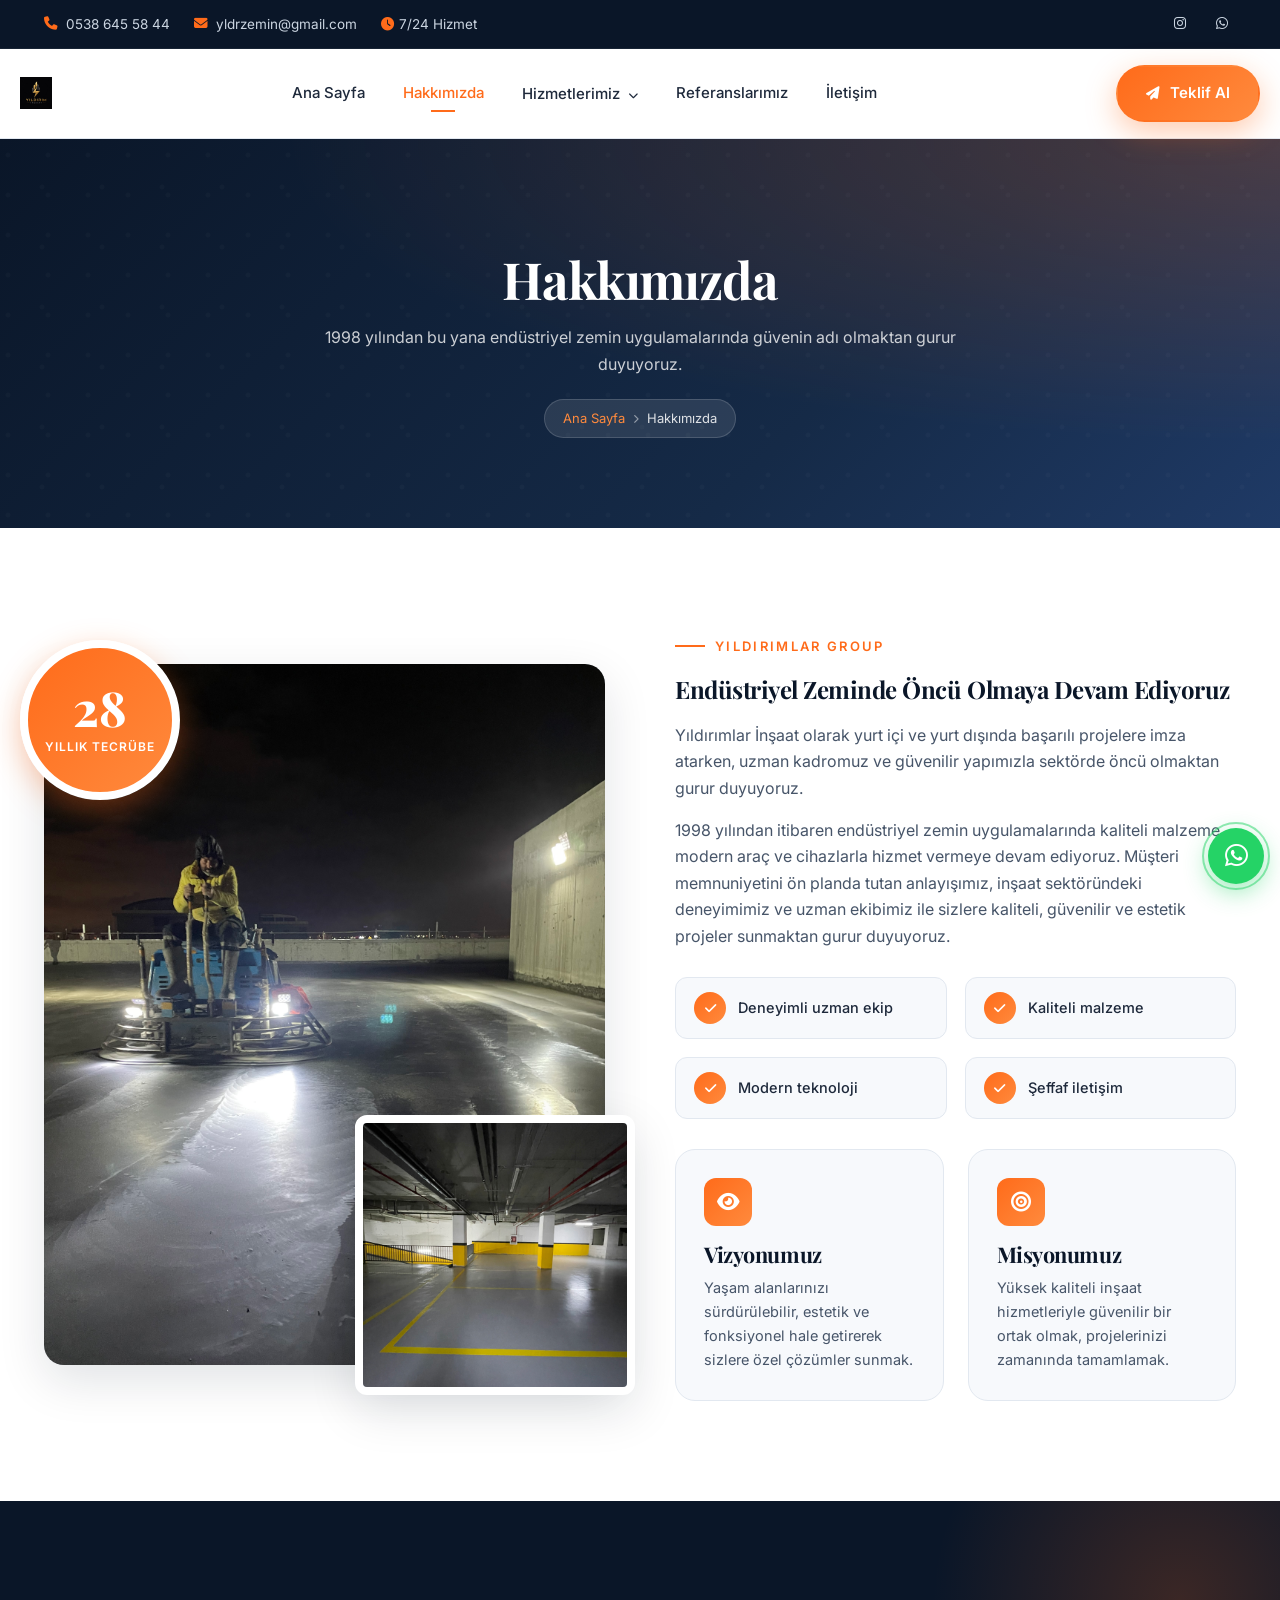
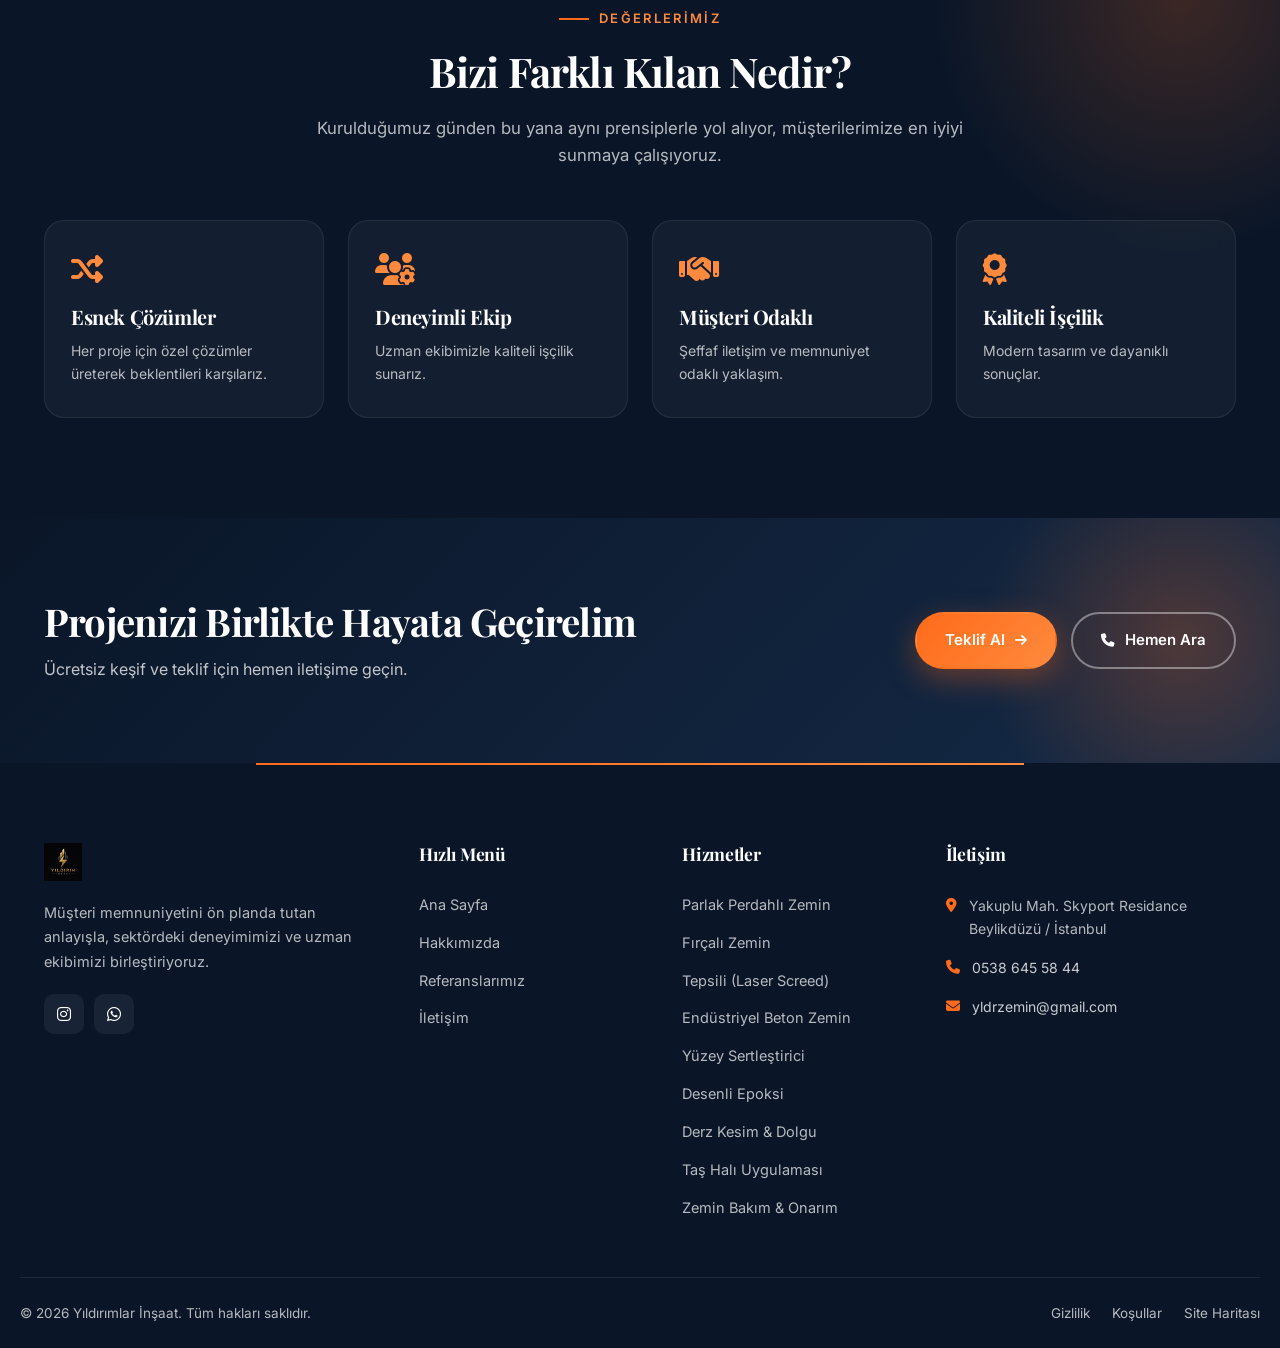
==== commit 889ee0a0: "upd13" ====
--- a/hakkimizda.html
+++ b/hakkimizda.html
@@ -34,7 +34,7 @@
   <link rel="preconnect" href="https://fonts.gstatic.com" crossorigin />
   <link href="https://fonts.googleapis.com/css2?family=Inter:wght@300;400;500;600;700&family=Playfair+Display:wght@600;700;800&display=swap" rel="stylesheet" />
   <link rel="stylesheet" href="https://cdnjs.cloudflare.com/ajax/libs/font-awesome/6.5.2/css/all.min.css" />
-  <link rel="stylesheet" href="css/style.css?v=8" />
+  <link rel="stylesheet" href="css/style.css?v=10" />
 
   <script type="application/ld+json">
   {
--- a/css/style.css
+++ b/css/style.css
@@ -1710,7 +1710,7 @@
 .sidebar {
   background: var(--color-soft);
   border-radius: var(--radius-lg);
-  padding: 24px;
+  padding: 20px;
   margin-top: 28px;
 }
 
@@ -1721,33 +1721,58 @@
   border-bottom: 1px solid var(--color-border);
 }
 
+.sidebar-list {
+  display: flex;
+  flex-direction: column;
+  gap: 4px;
+}
+
 .sidebar-list a {
-  display: flex;
-  justify-content: space-between;
-  align-items: center;
-  padding: 12px 14px;
+  position: relative;
+  display: flex;
+  align-items: center;
+  min-height: 48px;
+  padding: 10px 40px 10px 16px;
   border-radius: var(--radius-sm);
-  margin-bottom: 4px;
-  font-size: 14px;
+  font-size: 14.5px;
   font-weight: 500;
+  line-height: 1.4;
   color: var(--color-text);
-  transition: all var(--transition);
-}
-
-.sidebar-list a:hover,
-.sidebar-list a.active {
+  text-decoration: none;
+  transition: background var(--transition), color var(--transition);
+}
+
+.sidebar-list a::after {
+  content: "\f054";
+  font-family: "Font Awesome 6 Free";
+  font-weight: 900;
+  position: absolute;
+  right: 16px;
+  top: 50%;
+  transform: translateY(-50%);
+  font-size: 11px;
+  opacity: 0.55;
+  pointer-events: none;
+  transition: transform var(--transition), opacity var(--transition);
+}
+
+.sidebar-list a:hover {
   background: var(--color-dark);
   color: #fff;
+}
+
+.sidebar-list a:hover::after {
+  opacity: 1;
+  transform: translate(3px, -50%);
 }
 
 .sidebar-list a.active {
   background: var(--gradient-primary);
-}
-
-.sidebar-list a i {
-  font-size: 11px;
-  opacity: 0.6;
-  pointer-events: none;
+  color: #fff;
+}
+
+.sidebar-list a.active::after {
+  opacity: 1;
 }
 
 /* ---------- Footer ---------- */
@@ -2184,14 +2209,13 @@
   .nav-cta .btn-primary {
     white-space: nowrap;
   }
+  .sidebar {
+    padding: 18px;
+  }
   .sidebar-list a {
-    min-height: 44px;
-    padding-top: 14px;
-    padding-bottom: 14px;
-    gap: 8px;
-  }
-  .sidebar-list a i {
-    flex-shrink: 0;
+    min-height: 52px;
+    font-size: 15px;
+    padding: 12px 42px 12px 16px;
   }
   .feat-list li {
     align-items: flex-start;
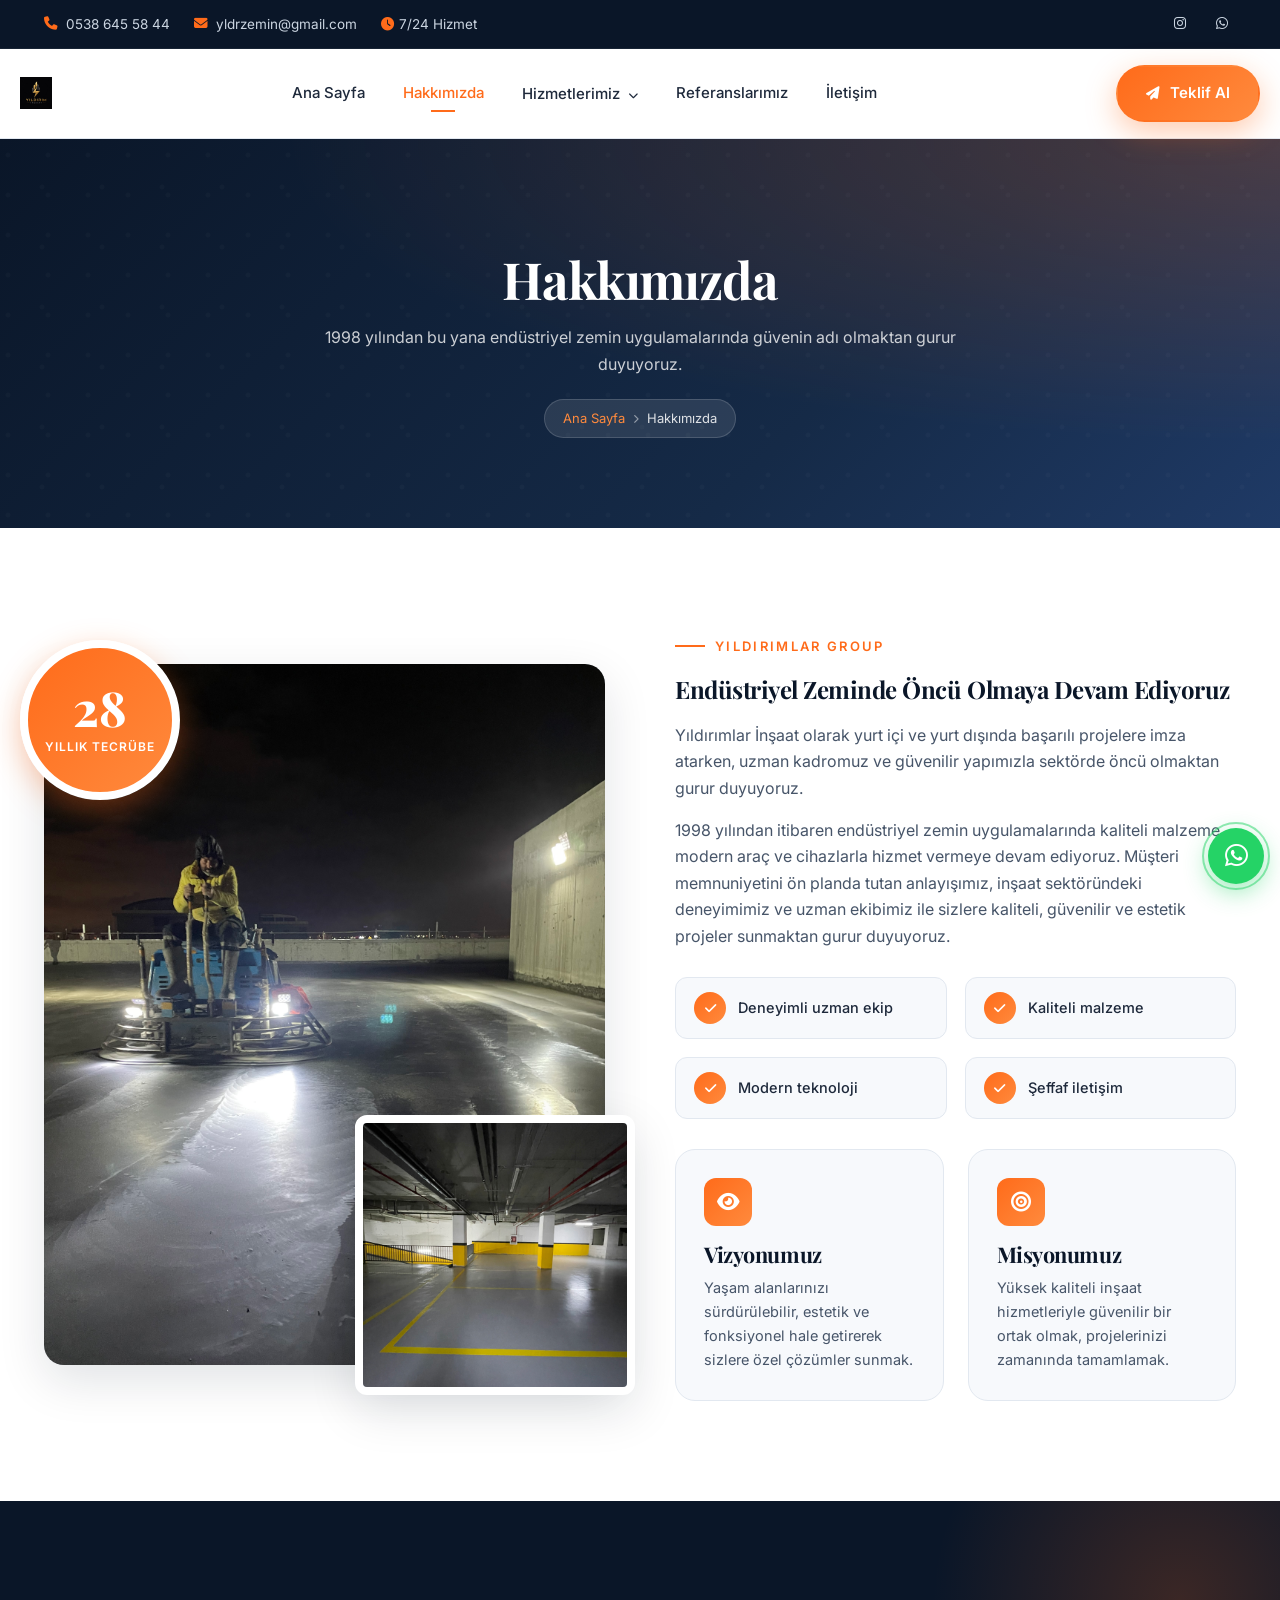
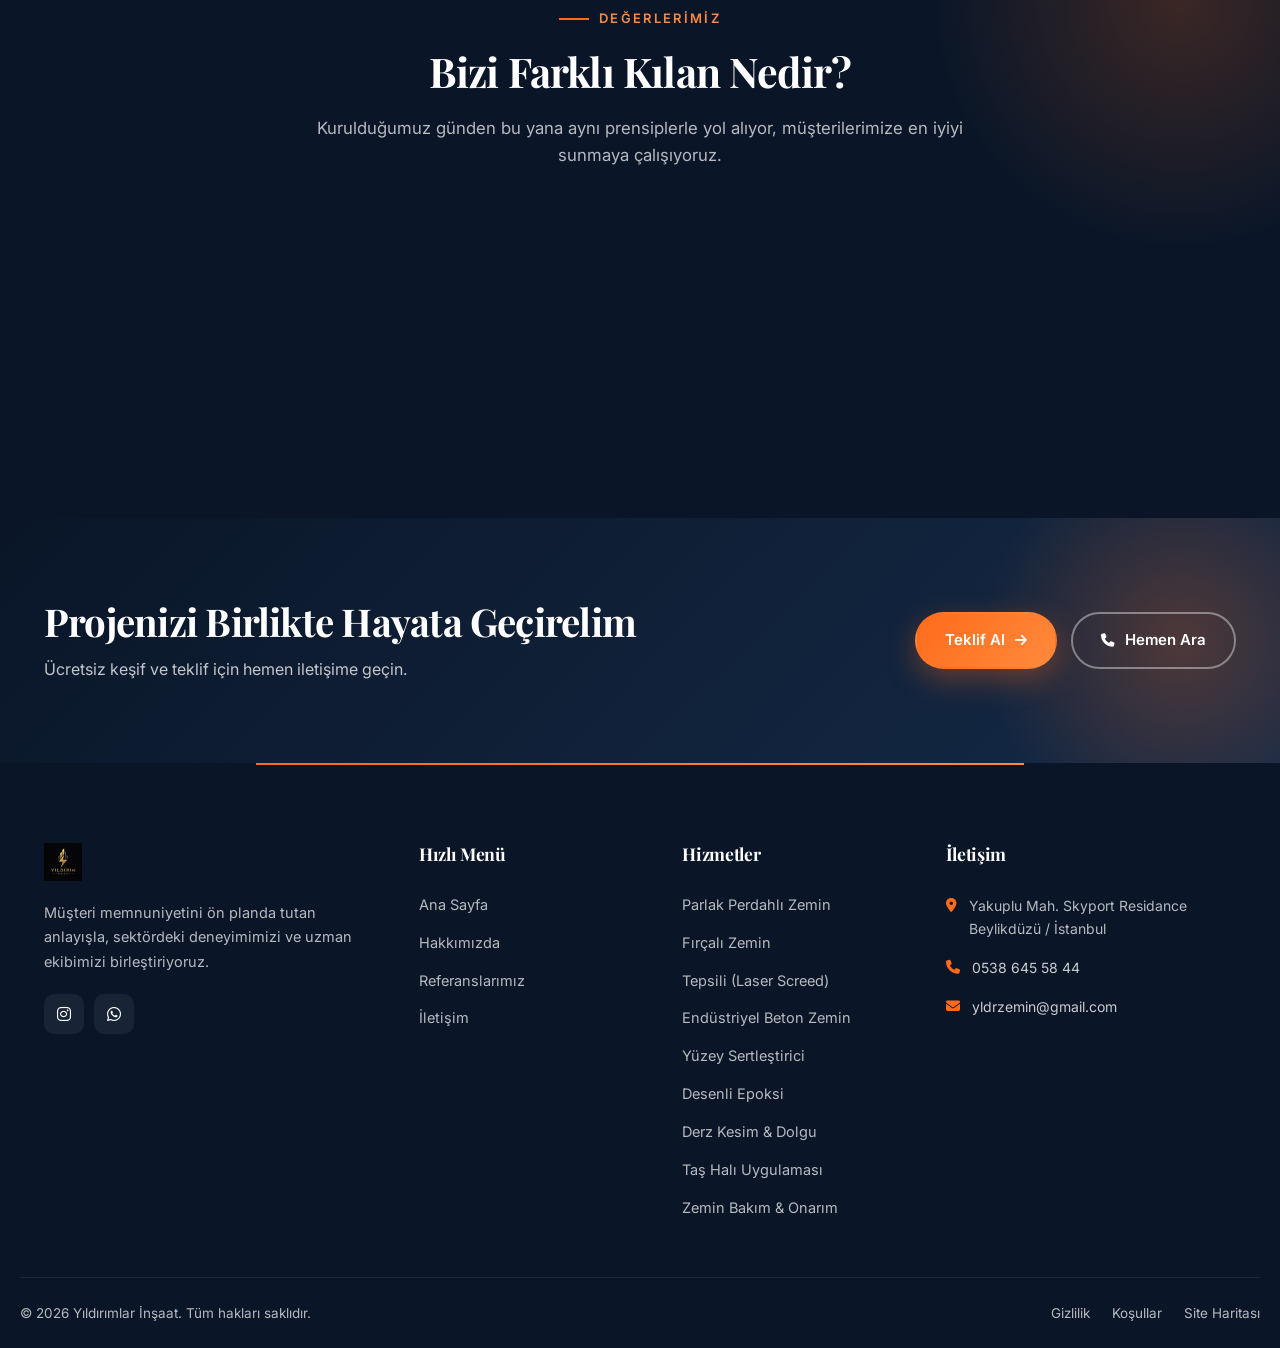
==== commit 5e6c9189: "upd14" ====
--- a/hakkimizda.html
+++ b/hakkimizda.html
@@ -34,7 +34,7 @@
   <link rel="preconnect" href="https://fonts.gstatic.com" crossorigin />
   <link href="https://fonts.googleapis.com/css2?family=Inter:wght@300;400;500;600;700&family=Playfair+Display:wght@600;700;800&display=swap" rel="stylesheet" />
   <link rel="stylesheet" href="https://cdnjs.cloudflare.com/ajax/libs/font-awesome/6.5.2/css/all.min.css" />
-  <link rel="stylesheet" href="css/style.css?v=10" />
+  <link rel="stylesheet" href="css/style.css?v=11" />
 
   <script type="application/ld+json">
   {
--- a/css/style.css
+++ b/css/style.css
@@ -1740,6 +1740,13 @@
   color: var(--color-text);
   text-decoration: none;
   transition: background var(--transition), color var(--transition);
+  touch-action: manipulation;
+  -webkit-tap-highlight-color: rgba(255, 122, 0, 0.18);
+  user-select: none;
+}
+
+.sidebar-list a:active {
+  background: rgba(255, 122, 0, 0.15);
 }
 
 .sidebar-list a::after {
@@ -1950,6 +1957,13 @@
 .reveal.visible {
   opacity: 1;
   transform: translateY(0);
+}
+
+/* Sidebar (sol kolondaki "Tüm Hizmetler") asla transform almasın;
+   mobilde sticky/transform geçişleri hit-test'i kaydırıyordu. */
+.service-detail-media.reveal,
+.service-detail-media.reveal.visible {
+  transform: none !important;
 }
 
 .reveal-delay-1 { transition-delay: 0.08s; }
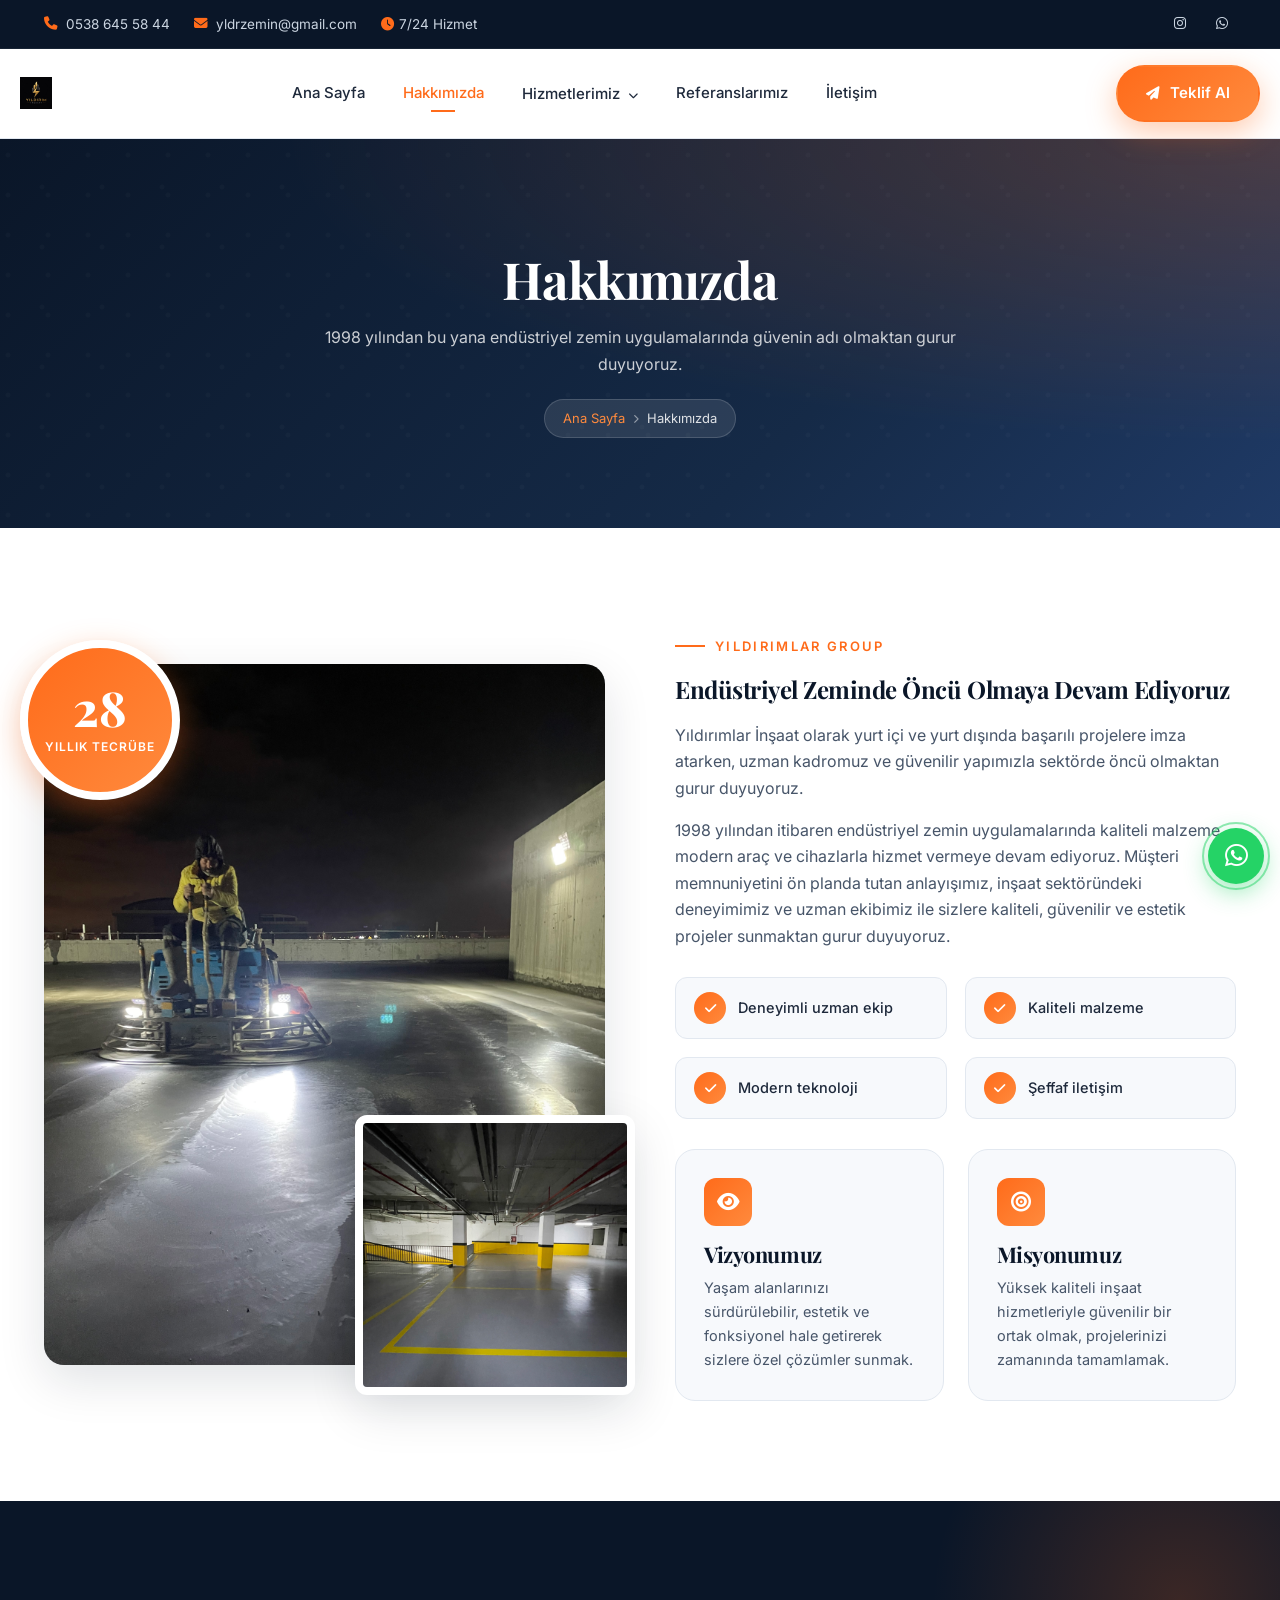
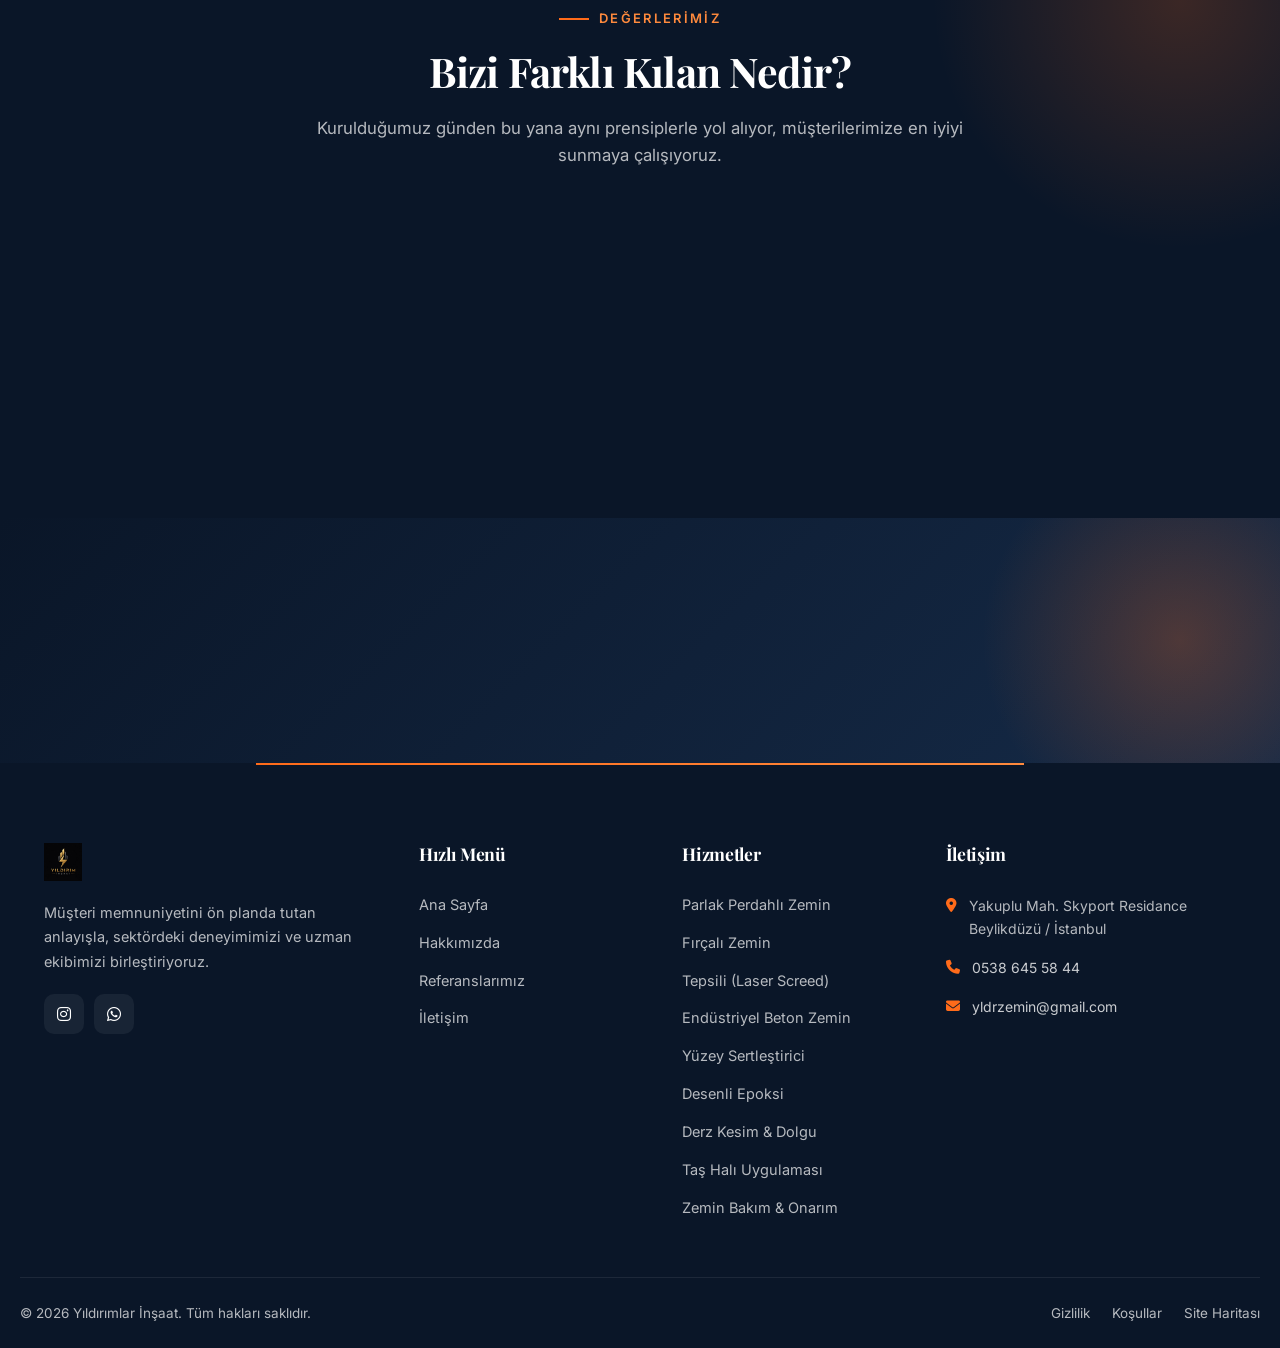
==== commit f4324b57: "upd15" ====
--- a/hakkimizda.html
+++ b/hakkimizda.html
@@ -34,7 +34,7 @@
   <link rel="preconnect" href="https://fonts.gstatic.com" crossorigin />
   <link href="https://fonts.googleapis.com/css2?family=Inter:wght@300;400;500;600;700&family=Playfair+Display:wght@600;700;800&display=swap" rel="stylesheet" />
   <link rel="stylesheet" href="https://cdnjs.cloudflare.com/ajax/libs/font-awesome/6.5.2/css/all.min.css" />
-  <link rel="stylesheet" href="css/style.css?v=11" />
+  <link rel="stylesheet" href="css/style.css?v=12" />
 
   <script type="application/ld+json">
   {
--- a/css/style.css
+++ b/css/style.css
@@ -1706,7 +1706,9 @@
   flex-shrink: 0;
 }
 
-/* ---------- Sidebar (services nav) ---------- */
+/* ---------- Sidebar (Tüm Hizmetler) — sıfırdan sade yapı ----------
+   Kural: parent transform yok, absolute pozisyon yok, pseudo ikon yok.
+   Her link normal akışta, blok seviyesinde; tıklama kutusu === görünen kutu. */
 .sidebar {
   background: var(--color-soft);
   border-radius: var(--radius-lg);
@@ -1722,45 +1724,39 @@
 }
 
 .sidebar-list {
-  display: flex;
-  flex-direction: column;
-  gap: 4px;
+  display: block;
 }
 
 .sidebar-list a {
-  position: relative;
-  display: flex;
-  align-items: center;
-  min-height: 48px;
-  padding: 10px 40px 10px 16px;
-  border-radius: var(--radius-sm);
-  font-size: 14.5px;
+  display: flex;
+  align-items: center;
+  justify-content: space-between;
+  gap: 12px;
+  width: 100%;
+  min-height: 52px;
+  padding: 14px 18px;
+  margin: 0 0 6px;
+  border-radius: 10px;
+  background: transparent;
+  color: var(--color-text);
+  font-size: 15px;
   font-weight: 500;
-  line-height: 1.4;
-  color: var(--color-text);
+  line-height: 1.35;
   text-decoration: none;
-  transition: background var(--transition), color var(--transition);
+  box-sizing: border-box;
+  transition: background 0.2s ease, color 0.2s ease;
   touch-action: manipulation;
   -webkit-tap-highlight-color: rgba(255, 122, 0, 0.18);
-  user-select: none;
-}
-
-.sidebar-list a:active {
-  background: rgba(255, 122, 0, 0.15);
 }
 
 .sidebar-list a::after {
-  content: "\f054";
-  font-family: "Font Awesome 6 Free";
-  font-weight: 900;
-  position: absolute;
-  right: 16px;
-  top: 50%;
-  transform: translateY(-50%);
-  font-size: 11px;
-  opacity: 0.55;
-  pointer-events: none;
-  transition: transform var(--transition), opacity var(--transition);
+  content: "›";
+  font-size: 20px;
+  line-height: 1;
+  opacity: 0.45;
+  flex-shrink: 0;
+  transition: opacity 0.2s ease, transform 0.2s ease;
+  transform: translateY(-1px);
 }
 
 .sidebar-list a:hover {
@@ -1770,7 +1766,11 @@
 
 .sidebar-list a:hover::after {
   opacity: 1;
-  transform: translate(3px, -50%);
+}
+
+.sidebar-list a:active {
+  background: rgba(255, 122, 0, 0.22);
+  color: var(--color-text);
 }
 
 .sidebar-list a.active {
@@ -1780,6 +1780,7 @@
 
 .sidebar-list a.active::after {
   opacity: 1;
+  color: #fff;
 }
 
 /* ---------- Footer ---------- */
@@ -1959,12 +1960,6 @@
   transform: translateY(0);
 }
 
-/* Sidebar (sol kolondaki "Tüm Hizmetler") asla transform almasın;
-   mobilde sticky/transform geçişleri hit-test'i kaydırıyordu. */
-.service-detail-media.reveal,
-.service-detail-media.reveal.visible {
-  transform: none !important;
-}
 
 .reveal-delay-1 { transition-delay: 0.08s; }
 .reveal-delay-2 { transition-delay: 0.16s; }
@@ -1986,11 +1981,6 @@
   .footer-grid { grid-template-columns: 1fr 1fr; }
   .service-detail-media { position: static; width: 100%; max-width: min(520px, 100%); margin-inline: auto; }
   .cta-actions { justify-content: flex-start; }
-  /* Tek sütunda Tüm Hizmetler listesi: reveal translateY mobilde dokunma hedefini kaydırabiliyor (WhatsApp vb. değil) */
-  .service-detail-grid .reveal,
-  .service-detail-grid .reveal.visible {
-    transform: none;
-  }
 }
 
 @media (max-width: 820px) {
@@ -2227,9 +2217,8 @@
     padding: 18px;
   }
   .sidebar-list a {
-    min-height: 52px;
-    font-size: 15px;
-    padding: 12px 42px 12px 16px;
+    min-height: 56px;
+    padding: 16px 18px;
   }
   .feat-list li {
     align-items: flex-start;
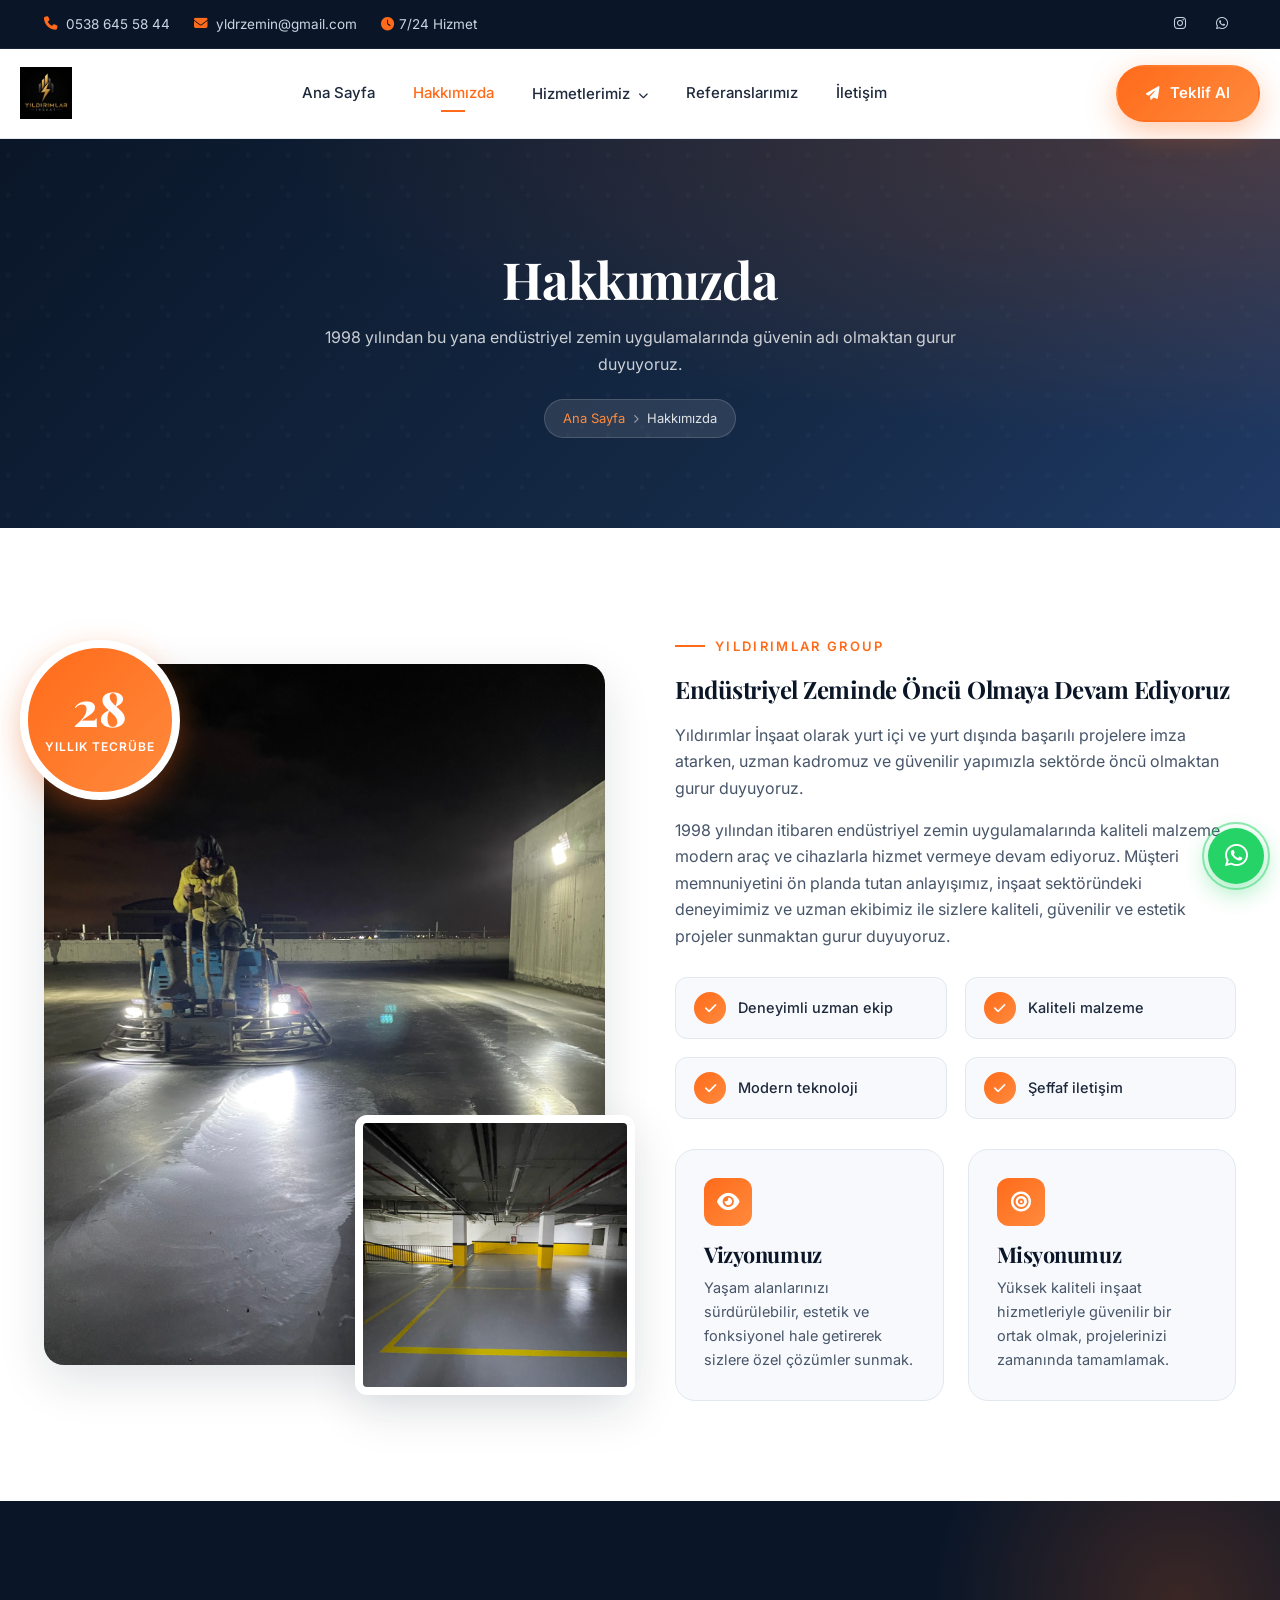
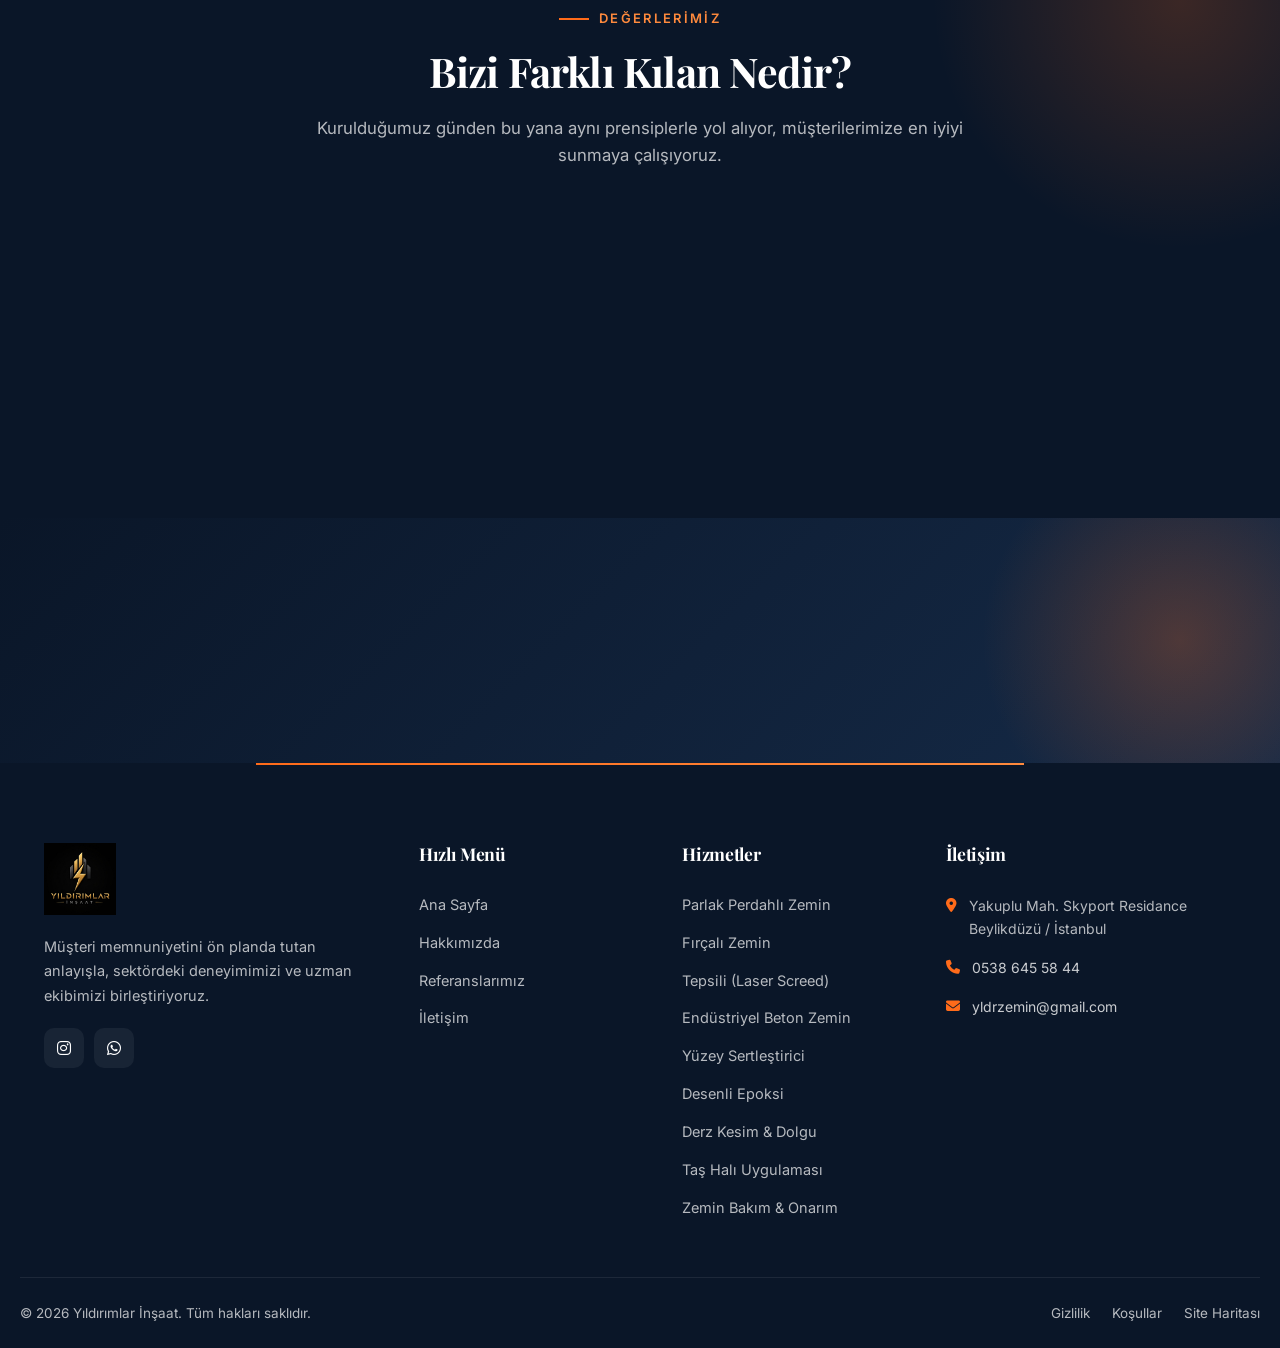
==== commit 9faa4cb1: "upd17" ====
--- a/hakkimizda.html
+++ b/hakkimizda.html
@@ -28,13 +28,13 @@
   <link rel="alternate" hreflang="x-default" href="https://yldrmlarinsaat.com/hakkimizda.html" />
 
   <meta name="theme-color" content="#FF7A00" />
-  <link rel="icon" type="image/png" href="images/logo-yildirim.png" />
+  <link rel="icon" type="image/png" href="images/logo-yildirim.png?v=2" />
 
   <link rel="preconnect" href="https://fonts.googleapis.com" />
   <link rel="preconnect" href="https://fonts.gstatic.com" crossorigin />
   <link href="https://fonts.googleapis.com/css2?family=Inter:wght@300;400;500;600;700&family=Playfair+Display:wght@600;700;800&display=swap" rel="stylesheet" />
   <link rel="stylesheet" href="https://cdnjs.cloudflare.com/ajax/libs/font-awesome/6.5.2/css/all.min.css" />
-  <link rel="stylesheet" href="css/style.css?v=12" />
+  <link rel="stylesheet" href="css/style.css?v=22" />
 
   <script type="application/ld+json">
   {
@@ -69,7 +69,7 @@
   <header class="header">
     <div class="container nav">
       <a href="index.html" class="logo" aria-label="Yıldırımlar İnşaat — Ana sayfa">
-        <img src="images/logo-yildirim.png" alt="Yıldırımlar İnşaat" width="220" height="60" class="logo-img" />
+        <img src="images/logo-yildirim.png?v=2" alt="Yıldırımlar İnşaat" width="120" height="120" class="logo-img" />
       </a>
       <nav class="nav-menu" aria-label="Ana Menü">
         <a href="index.html">Ana Sayfa</a>
@@ -90,6 +90,7 @@
         </div>
         <a href="referanslar.html">Referanslarımız</a>
         <a href="iletisim.html">İletişim</a>
+        <a href="iletisim.html" class="mobile-cta"><i class="fa-solid fa-paper-plane"></i> Teklif Al</a>
       </nav>
       <div class="nav-cta">
         <a href="iletisim.html" class="btn btn-primary"><i class="fa-solid fa-paper-plane"></i> Teklif Al</a>
@@ -188,7 +189,7 @@
     <div class="container footer-grid">
       <div class="footer-about">
         <a href="index.html" class="logo" aria-label="Yıldırımlar İnşaat — Ana sayfa">
-          <img src="images/logo-yildirim.png" alt="Yıldırımlar İnşaat" width="220" height="60" class="logo-img" />
+          <img src="images/logo-yildirim.png?v=2" alt="Yıldırımlar İnşaat" width="120" height="120" class="logo-img" />
         </a>
         <p>Müşteri memnuniyetini ön planda tutan anlayışla, sektördeki deneyimimizi ve uzman ekibimizi birleştiriyoruz.</p>
         <div class="footer-social">
@@ -240,6 +241,6 @@
     <i class="fa-brands fa-whatsapp"></i>
   </a>
 
-  <script src="js/main.js?v=5"></script>
+  <script src="js/main.js?v=6"></script>
 </body>
 </html>
--- a/css/style.css
+++ b/css/style.css
@@ -325,17 +325,19 @@
   flex-shrink: 0;
 }
 
+/* Kare logo — header'da yeterli okunabilirlik için yüksekliği arttırdık. */
 .logo-img {
   display: block;
-  height: 32px;
-  width: auto;
-  max-width: min(168px, 46vw);
+  height: 52px;
+  width: 52px;
+  max-width: 52px;
   object-fit: contain;
 }
 
 .footer-about .logo-img {
-  height: 38px;
-  max-width: 200px;
+  height: 72px;
+  width: 72px;
+  max-width: 72px;
 }
 
 .logo-mark {
@@ -379,6 +381,9 @@
   align-items: center;
   gap: 6px;
 }
+
+/* Mobil menüdeki CTA, masaüstünde zaten sağ üstte Teklif Al var → gizli */
+.nav-menu .mobile-cta { display: none; }
 
 .nav-menu a {
   position: relative;
@@ -1706,81 +1711,135 @@
   flex-shrink: 0;
 }
 
-/* ---------- Sidebar (Tüm Hizmetler) — sıfırdan sade yapı ----------
-   Kural: parent transform yok, absolute pozisyon yok, pseudo ikon yok.
-   Her link normal akışta, blok seviyesinde; tıklama kutusu === görünen kutu. */
+/* ---------- Sidebar (Tüm Hizmetler) — buton estetiği ----------
+   Sabit yükseklikli beyaz kart butonlar. Font / görsel yüklenirken
+   hiçbir layout shift yok. `contain: layout style` ile izolasyon. */
 .sidebar {
+  position: relative;
+  z-index: 5;
   background: var(--color-soft);
   border-radius: var(--radius-lg);
-  padding: 20px;
+  padding: 22px 20px;
   margin-top: 28px;
+  contain: layout style;
+  isolation: isolate;
 }
 
 .sidebar h4 {
   font-size: 1.15rem;
-  margin-bottom: 14px;
+  margin-bottom: 16px;
   padding-bottom: 14px;
   border-bottom: 1px solid var(--color-border);
+  line-height: 1.2;
+  color: var(--color-dark);
 }
 
 .sidebar-list {
-  display: block;
-}
-
+  display: flex;
+  flex-direction: column;
+  gap: 8px;
+}
+
+/* Her link tam bağımsız bir buton — absolute/pseudo yok, saf kutu. */
 .sidebar-list a {
-  display: flex;
-  align-items: center;
-  justify-content: space-between;
-  gap: 12px;
+  position: relative;
+  z-index: 2;
+  display: grid;
+  grid-template-columns: 1fr auto;
+  align-items: center;
   width: 100%;
-  min-height: 52px;
-  padding: 14px 18px;
-  margin: 0 0 6px;
-  border-radius: 10px;
-  background: transparent;
+  height: 56px;
+  padding: 0 18px;
+  background: #fff;
   color: var(--color-text);
   font-size: 15px;
-  font-weight: 500;
-  line-height: 1.35;
+  font-weight: 600;
+  line-height: 1.2;
   text-decoration: none;
   box-sizing: border-box;
+  border: 1px solid var(--color-border);
+  border-radius: 12px;
+  box-shadow: 0 1px 2px rgba(10, 22, 40, 0.04);
+  white-space: nowrap;
+  overflow: hidden;
+  text-overflow: ellipsis;
+  transition: background 0.18s ease, color 0.18s ease,
+              border-color 0.18s ease, box-shadow 0.18s ease;
+  touch-action: manipulation;
+  -webkit-tap-highlight-color: transparent;
+  -webkit-user-select: none;
+  user-select: none;
+}
+
+/* Sağ ok ikonu — ayrı daire; pointer-events: none ile tıklama yakalamaz */
+.sidebar-list a .link-arrow {
+  display: inline-flex;
+  width: 26px;
+  height: 26px;
+  align-items: center;
+  justify-content: center;
+  border-radius: 50%;
+  background: var(--color-soft-2);
+  color: var(--color-muted);
+  font-size: 18px;
+  font-weight: 700;
+  line-height: 1;
+  padding-bottom: 2px;
   transition: background 0.2s ease, color 0.2s ease;
-  touch-action: manipulation;
-  -webkit-tap-highlight-color: rgba(255, 122, 0, 0.18);
-}
-
-.sidebar-list a::after {
-  content: "›";
-  font-size: 20px;
-  line-height: 1;
-  opacity: 0.45;
+  pointer-events: none;
   flex-shrink: 0;
-  transition: opacity 0.2s ease, transform 0.2s ease;
-  transform: translateY(-1px);
+}
+
+/* Metin taşma koruması */
+.sidebar-list a .link-text {
+  display: block;
+  overflow: hidden;
+  text-overflow: ellipsis;
+  white-space: nowrap;
+  min-width: 0;
+  pointer-events: none;
 }
 
 .sidebar-list a:hover {
-  background: var(--color-dark);
-  color: #fff;
-}
-
-.sidebar-list a:hover::after {
-  opacity: 1;
-}
-
+  border-color: rgba(255, 122, 0, 0.4);
+  color: var(--color-dark);
+  box-shadow: 0 6px 18px rgba(10, 22, 40, 0.08);
+}
+.sidebar-list a:hover .link-arrow {
+  background: var(--gradient-primary);
+  color: #fff;
+}
+
+/* Dokunma geri bildirimi — anlık turuncu flaş */
 .sidebar-list a:active {
-  background: rgba(255, 122, 0, 0.22);
-  color: var(--color-text);
-}
-
+  background: var(--gradient-primary);
+  color: #fff;
+  border-color: transparent;
+  box-shadow: 0 6px 18px rgba(255, 107, 26, 0.35);
+  transition: none;
+}
+.sidebar-list a:active .link-arrow {
+  background: rgba(255, 255, 255, 0.25);
+  color: #fff;
+}
+
+/* Aktif (current page) — turuncu gradient buton */
 .sidebar-list a.active {
   background: var(--gradient-primary);
   color: #fff;
-}
-
-.sidebar-list a.active::after {
-  opacity: 1;
-  color: #fff;
+  border-color: transparent;
+  box-shadow: 0 8px 20px rgba(255, 107, 26, 0.32);
+}
+.sidebar-list a.active .link-arrow {
+  background: rgba(255, 255, 255, 0.22);
+  color: #fff;
+}
+
+/* Klavye erişilebilirliği */
+.sidebar-list a:focus-visible {
+  outline: 2px solid var(--color-primary);
+  outline-offset: 2px;
+  border-color: transparent;
 }
 
 /* ---------- Footer ---------- */
@@ -1966,8 +2025,34 @@
 .reveal-delay-3 { transition-delay: 0.24s; }
 .reveal-delay-4 { transition-delay: 0.32s; }
 
-/* ---------- Responsive ---------- */
-@media (max-width: 1100px) {
+/* =========================================================
+   RESPONSIVE DESIGN — sistematik breakpoint sırası
+   Breakpoints:
+     ≤1200px → Ultra-wide tablet / dar desktop: container sıkıştırma
+     ≤1024px → Tablet yatay / küçük laptop: 4/3 kolon → 2 kolon
+     ≤820px  → Tablet dikey / büyük telefon: hamburger menü aktif, çoğu grid 1 kolon
+     ≤560px  → Telefon: her şey tek kolon, kompakt tipografi
+     ≤380px  → Çok küçük telefon: ekstra sıkı tipografi
+   ========================================================= */
+
+/* ---------- ≤1200px: Container sıkıştırma ---------- */
+@media (max-width: 1200px) {
+  .container {
+    padding-inline: 28px;
+  }
+  .hero-title   { font-size: clamp(2rem, 4.5vw, 3rem); }
+  .section-title { font-size: clamp(1.9rem, 3.6vw, 2.4rem); }
+}
+
+/* ---------- ≤1024px: Tablet — 2 kolon yerleşimler ---------- */
+@media (max-width: 1024px) {
+  .services-grid { grid-template-columns: repeat(2, 1fr); gap: 22px; }
+  .why-grid      { grid-template-columns: repeat(2, 1fr); gap: 22px; }
+  .refs-grid     { grid-template-columns: repeat(2, 1fr); grid-auto-rows: 220px; gap: 16px; }
+  .ref-card.wide { grid-column: span 2; }
+  .ref-card.tall { grid-row: auto; }
+  .footer-grid   { grid-template-columns: 1fr 1fr; gap: 36px; }
+
   .hero-grid,
   .about-grid,
   .contact-grid,
@@ -1976,59 +2061,76 @@
     grid-template-columns: 1fr;
     gap: 40px;
   }
-  .services-grid { grid-template-columns: repeat(2, 1fr); }
-  .why-grid { grid-template-columns: repeat(2, 1fr); }
-  .footer-grid { grid-template-columns: 1fr 1fr; }
-  .service-detail-media { position: static; width: 100%; max-width: min(520px, 100%); margin-inline: auto; }
-  .cta-actions { justify-content: flex-start; }
-}
-
+
+  /* Hizmet detayı: mobilde/tabletede sidebar görsellerin ÜSTÜNDE.
+     Görsellerin yükleme sırasındaki olası layout shift'i, sidebar
+     tıklama koordinatlarını etkilemesin diye sıralama değişti. */
+  .service-detail-media {
+    position: static;
+    width: 100%;
+    max-width: min(540px, 100%);
+    margin-inline: auto;
+    display: flex;
+    flex-direction: column;
+  }
+  .service-detail-media .sidebar     { order: -1; margin-top: 0; margin-bottom: 8px; }
+  .service-detail-media .img-main    { order: 1; }
+  .service-detail-media .img-main + .img-main { margin-top: 20px; }
+
+  /* Hit-test'i kaydırabilecek transform'ları sidebar ve içeriklerde kapat */
+  .service-detail-grid .reveal,
+  .service-detail-grid .reveal.visible,
+  .service-detail-media,
+  .service-detail-media .sidebar,
+  .service-detail-content {
+    transform: none !important;
+  }
+
+  .about-features { grid-template-columns: 1fr 1fr; gap: 12px; }
+  .hero-stats     { grid-template-columns: 1fr 1fr; }
+  .cta-inner      { text-align: center; }
+  .cta-inner h2   { margin-inline: auto; }
+  .cta-actions    { justify-content: center; }
+}
+
+/* ---------- ≤820px: Mobil — hamburger menü, tek kolon ---------- */
 @media (max-width: 820px) {
-  .logo-img {
-    height: 28px;
-    max-width: min(148px, 42vw);
-  }
-  .header .logo-img {
-    filter: drop-shadow(0 1px 2px rgba(0, 0, 0, 0.35));
-  }
-  .footer-about .logo-img {
-    height: 32px;
-    max-width: 168px;
-  }
-  .form-group input,
-  .form-group textarea,
-  .form-group select {
-    font-size: 16px;
-  }
-  .page-header {
-    padding: 88px 0 72px;
-  }
-  .cta-banner {
-    padding: 56px 0;
-  }
-  .cta-actions {
-    justify-content: stretch;
-  }
-  .cta-actions .btn {
-    flex: 1 1 auto;
-    min-width: min(100%, 200px);
-  }
-  .hero-scroll {
-    display: none;
-  }
-  .section { padding: 70px 0; }
+  /* Global spacing */
+  .container  { padding-inline: 20px; }
+  .section    { padding: 64px 0; }
+  .section-sm { padding: 48px 0; }
+
+  /* Topbar'ı gizle, header'ı koyu kurumsal şerit yap.
+     KRİTİK: backdrop-filter'ı kapatıyoruz — aksi halde mobilde fixed-positioned
+     .nav-menu container bloğu header'a göre hesaplanıyor (özellikle iOS Safari)
+     ve menü konumu kayıyor. */
   .topbar { display: none; }
-
-  /* Mobil üst bar: topbar kapalıyken beyaz şeridi kaldır — koyu kurumsal şerit */
   .header {
     background: linear-gradient(180deg, var(--color-dark-2) 0%, var(--color-dark) 100%);
     border-bottom: 1px solid rgba(255, 107, 26, 0.28);
     box-shadow: 0 4px 24px rgba(0, 0, 0, 0.2);
-  }
-  .header.scrolled {
-    box-shadow: 0 8px 32px rgba(0, 0, 0, 0.35);
-  }
+    backdrop-filter: none;
+    -webkit-backdrop-filter: none;
+  }
+  .header.scrolled { box-shadow: 0 8px 32px rgba(0, 0, 0, 0.35); }
+
+  .logo-img {
+    height: 44px;
+    width: 44px;
+    max-width: 44px;
+  }
+  .header .logo-img {
+    filter: drop-shadow(0 1px 2px rgba(0, 0, 0, 0.35));
+  }
+  .footer-about .logo-img {
+    height: 64px;
+    width: 64px;
+    max-width: 64px;
+  }
+
+  /* Hamburger toggle */
   .nav-toggle {
+    display: flex;
     background: rgba(255, 255, 255, 0.12);
     color: #fff;
   }
@@ -2036,87 +2138,179 @@
     background: var(--color-primary);
     color: #fff;
   }
-
+  .nav-cta .btn:not(.nav-toggle) { display: none; }
+
+  /* ==== Mobil menü — tüm viewport genişliğinde sabitlenmiş panel ==== */
   .nav-menu {
     position: fixed;
     top: calc(72px + env(safe-area-inset-top, 0px));
     left: 0;
     right: 0;
+    width: 100vw;
+    max-width: 100vw;
+    margin: 0;
+    box-sizing: border-box;
     flex-direction: column;
     align-items: stretch;
     background: var(--color-dark-2);
-    padding: 20px;
-    padding-bottom: max(20px, env(safe-area-inset-bottom, 0px));
-    gap: 4px;
+    padding: 14px 14px max(14px, env(safe-area-inset-bottom, 0px));
+    gap: 2px;
     border-top: 1px solid rgba(255, 107, 26, 0.15);
     box-shadow: 0 24px 48px rgba(0, 0, 0, 0.45);
-    transform: translateY(-20px);
     opacity: 0;
     visibility: hidden;
-    transition: all var(--transition);
-    max-height: min(520px, calc(100vh - 72px - env(safe-area-inset-top, 0px)));
-    max-height: min(520px, calc(100dvh - 72px - env(safe-area-inset-top, 0px)));
+    pointer-events: none;
+    transform: translateY(-10px);
+    transition: transform 0.25s ease, opacity 0.22s ease, visibility 0.25s;
+    max-height: min(560px, calc(100dvh - 72px - env(safe-area-inset-top, 0px)));
     overflow-y: auto;
     -webkit-overflow-scrolling: touch;
     overscroll-behavior: contain;
+    z-index: 99;
   }
   .nav-menu.open {
-    transform: translateY(0);
     opacity: 1;
     visibility: visible;
-  }
-  .nav-menu a {
+    pointer-events: auto;
+    transform: translateY(0);
+  }
+
+  /* Ana menü linkleri */
+  .nav-menu > a,
+  .nav-menu .has-drop > a {
+    display: flex;
+    align-items: center;
     width: 100%;
-    padding: 14px 18px;
+    min-height: 52px;
+    padding: 14px 16px;
+    border-radius: 10px;
     color: rgba(255, 255, 255, 0.92);
-    border-bottom: 1px solid rgba(255, 255, 255, 0.08);
+    font-size: 15.5px;
+    font-weight: 500;
+    text-decoration: none;
+    transition: background 0.2s ease, color 0.2s ease;
+    touch-action: manipulation;
+    -webkit-tap-highlight-color: rgba(255, 122, 0, 0.2);
   }
   .nav-menu a::after { display: none; }
-  .nav-menu a:hover,
-  .nav-menu a.active {
-    color: var(--color-primary-light);
-  }
-  .nav-menu .has-drop > a {
-    color: rgba(255, 255, 255, 0.92);
-  }
-  .nav-menu .has-drop > a:hover {
-    color: var(--color-primary-light);
-  }
-  .nav-menu .drop {
-    position: static;
-    transform: none;
+  .nav-menu > a:hover,
+  .nav-menu > a:active,
+  .nav-menu .has-drop > a:hover,
+  .nav-menu .has-drop > a:active {
+    background: rgba(255, 122, 0, 0.14);
+    color: #fff;
+  }
+  .nav-menu > a.active {
+    background: var(--gradient-primary);
+    color: #fff;
+  }
+
+  /* "Hizmetlerimiz" satırı */
+  .nav-menu .has-drop > a { justify-content: space-between; cursor: pointer; }
+  .nav-menu .has-drop > a i {
+    font-size: 11px;
+    opacity: 0.75;
+    transition: transform 0.25s ease;
+    margin-left: 8px;
+  }
+  .nav-menu .has-drop.open > a {
+    background: rgba(255, 122, 0, 0.12);
+    color: #fff;
+  }
+  .nav-menu .has-drop.open > a i {
+    transform: rotate(180deg);
     opacity: 1;
-    visibility: visible;
-    box-shadow: none;
-    border: none;
-    background: rgba(0, 0, 0, 0.25);
-    padding: 6px;
-    margin-top: 4px;
-    border-radius: var(--radius-md);
-  }
+  }
+
+  /* Drop panel — EN BASİT display toggle. Animasyon yok, %100 güvenilir. */
+  .nav-menu .drop,
+  .nav-menu .has-drop .drop {
+    position: static !important;
+    top: auto !important;
+    left: auto !important;
+    right: auto !important;
+    transform: none !important;
+    min-width: 0 !important;
+    width: auto;
+    max-width: 100%;
+    box-sizing: border-box;
+    background: transparent !important;
+    box-shadow: none !important;
+    border: none !important;
+    border-left: 2px solid rgba(255, 122, 0, 0.35) !important;
+    padding: 4px 0 4px 10px;
+    margin: 4px 0 6px 16px;
+    display: none;
+    flex-direction: column;
+    gap: 2px;
+    opacity: 1 !important;
+    visibility: visible !important;
+    overflow: visible;
+  }
+  .nav-menu .drop::before,
+  .nav-menu .has-drop .drop::before { display: none !important; }
+  .nav-menu .has-drop.open .drop {
+    display: flex;
+  }
+
+  /* Drop içindeki linkler — tam genişlik, sola yaslı */
   .nav-menu .drop a {
-    color: rgba(255, 255, 255, 0.88);
-    border-bottom-color: rgba(255, 255, 255, 0.06);
+    display: flex !important;
+    align-items: center;
+    justify-content: flex-start;
+    width: 100%;
+    box-sizing: border-box;
+    min-height: 46px;
+    padding: 12px 14px !important;
+    border-radius: 8px !important;
+    color: rgba(255, 255, 255, 0.78) !important;
+    font-size: 14.5px !important;
+    font-weight: 500 !important;
+    text-align: left;
+    text-decoration: none;
+    background: transparent;
+    transition: background 0.2s ease, color 0.2s ease;
+    touch-action: manipulation;
+    -webkit-tap-highlight-color: rgba(255, 122, 0, 0.2);
   }
   .nav-menu .drop a:hover,
+  .nav-menu .drop a:active {
+    background: rgba(255, 122, 0, 0.14) !important;
+    color: #fff !important;
+  }
   .nav-menu .drop a.active {
-    background: rgba(255, 107, 26, 0.18);
+    background: var(--gradient-primary) !important;
+    color: #fff !important;
+  }
+
+  /* Mobil CTA butonu */
+  .nav-menu .mobile-cta {
+    display: flex;
+    margin-top: 12px;
+    padding: 14px 16px;
+    min-height: 52px;
+    background: var(--gradient-primary);
     color: #fff;
-  }
-  .nav-menu .drop::before { display: none; }
-  .nav-toggle { display: flex; }
-  .nav-cta .btn:not(.nav-toggle) { display: none; }
-
-  /* Hizmet kartları: reveal translateY bazı mobil tarayıcılarda dokunma hedefini kaydırabiliyor */
-  .services-grid .reveal,
-  .services-grid .reveal.visible {
-    transform: none;
-  }
-
+    border-radius: 10px;
+    font-weight: 600;
+    font-size: 15px;
+    align-items: center;
+    justify-content: center;
+    gap: 10px;
+    text-decoration: none;
+    box-shadow: 0 8px 20px rgba(255, 107, 26, 0.35);
+    touch-action: manipulation;
+  }
+  .nav-menu .mobile-cta i { font-size: 14px; }
+
+  /* ==== HERO ==== */
   .hero { min-height: auto; }
-  .hero-inner { padding: 60px 0; }
-  .hero-stats { grid-template-columns: 1fr 1fr; }
-
+  .hero-inner { padding: 56px 0 64px; }
+  .hero-scroll { display: none; }
+  .hero-stats  { grid-template-columns: 1fr 1fr; gap: 18px; }
+  .hero-visual { max-width: 520px; margin-inline: auto; }
+
+  /* ==== ABOUT ==== */
   .about-visual {
     max-width: 100%;
     margin-inline: auto;
@@ -2137,31 +2331,64 @@
   .about-visual .exp-badge .num { font-size: 2.2rem; }
   .about-features { grid-template-columns: 1fr; }
 
-  .refs-grid { grid-template-columns: 1fr 1fr; grid-auto-rows: 200px; }
+  /* ==== HİZMETLER / REFERANSLAR / WHY / FOOTER ==== */
+  .services-grid { grid-template-columns: 1fr 1fr; }
+  .why-grid      { grid-template-columns: 1fr 1fr; }
+  .vm-grid       { grid-template-columns: 1fr; }
+
+  .refs-grid     { grid-template-columns: 1fr 1fr; grid-auto-rows: 180px; gap: 14px; }
   .ref-card.wide { grid-column: span 2; }
   .ref-card.tall { grid-row: auto; }
+  .ref-info      { padding: 18px; }
+
+  /* Hizmet kartı reveal transform'u bazı mobil tarayıcılarda hit-test kaydırabiliyor */
+  .services-grid .reveal,
+  .services-grid .reveal.visible { transform: none; }
 
   .footer-grid { grid-template-columns: 1fr; gap: 32px; }
-  .feat-list { grid-template-columns: 1fr; }
-  .form-row { grid-template-columns: 1fr; }
-}
-
-@media (max-width: 520px) {
-  .section { padding: 56px 0; }
-  .section-sm { padding: 48px 0; }
-  .page-header {
-    padding: 72px 0 56px;
-  }
+  .feat-list   { grid-template-columns: 1fr; }
+  .form-row    { grid-template-columns: 1fr; }
+
+  /* ==== PAGE HEADER & CTA ==== */
+  .page-header { padding: 88px 0 72px; }
+  .cta-banner  { padding: 56px 0; }
+  .cta-actions { justify-content: stretch; flex-wrap: wrap; }
+  .cta-actions .btn {
+    flex: 1 1 auto;
+    min-width: min(100%, 200px);
+  }
+
+  /* ==== FORM (iOS auto-zoom önlemi) ==== */
+  .form-group input,
+  .form-group textarea,
+  .form-group select { font-size: 16px; }
+}
+
+/* ---------- ≤560px: Telefon — tek kolon, kompakt ---------- */
+@media (max-width: 560px) {
+  .container  { padding-inline: 16px; }
+  .section    { padding: 52px 0; }
+  .section-sm { padding: 40px 0; }
+
+  .page-header { padding: 72px 0 56px; }
   .page-header p {
     padding-inline: 4px;
     font-size: 0.95rem;
   }
-  .services-grid { grid-template-columns: 1fr; }
-  .why-grid { grid-template-columns: 1fr; }
-  .vm-grid { grid-template-columns: 1fr; }
-  .hero-stats { grid-template-columns: 1fr; text-align: center; }
-  .hero-stat { text-align: center; }
+
+  /* Tüm grid'leri tek kolona indir */
+  .services-grid,
+  .why-grid,
+  .vm-grid,
+  .about-features,
+  .hero-stats {
+    grid-template-columns: 1fr;
+  }
+  .hero-stats { text-align: center; gap: 14px; }
+  .hero-stat  { text-align: center; }
   .hero-stat .num { justify-content: center; }
+
+  /* Hero CTA tek kolon, tam genişlik */
   .hero-cta { flex-direction: column; width: 100%; }
   .hero-cta .btn { width: 100%; }
   .hero-badge {
@@ -2173,17 +2400,31 @@
     gap: 12px;
   }
   .hero-badge-text strong { font-size: 14px; }
-  .refs-grid { grid-template-columns: 1fr; grid-auto-rows: 220px; }
+
+  /* Referans kartları tek kolon */
+  .refs-grid     { grid-template-columns: 1fr; grid-auto-rows: 220px; }
   .ref-card.wide { grid-column: auto; }
+
+  /* Hizmet detay sidebar/görseller tam genişlik */
+  .service-detail-media { max-width: 100%; }
+  .sidebar { padding: 20px 18px; }
+  .sidebar-list a {
+    height: 60px;            /* mobilde daha büyük touch target */
+    padding: 0 18px;
+    font-size: 15.5px;
+  }
+  .feat-list li { align-items: flex-start; }
+
+  /* İletişim */
   .contact-info-card,
   .contact-form { padding: 28px 22px; }
   .map-wrap {
-    margin-top: 48px;
+    margin-top: 40px;
     border-radius: var(--radius-md);
   }
-  .map-wrap iframe {
-    height: min(320px, 62vw);
-  }
+  .map-wrap iframe { height: min(320px, 62vw); }
+
+  /* Footer */
   .footer-bottom {
     flex-direction: column;
     align-items: center;
@@ -2196,50 +2437,43 @@
     justify-content: center;
     gap: 12px 20px;
   }
-  .cta-actions {
-    flex-direction: column;
-    width: 100%;
-  }
+
+  /* CTA actions: dikey stack */
+  .cta-actions { flex-direction: column; width: 100%; }
   .cta-actions .btn {
     width: 100%;
     justify-content: center;
     white-space: normal;
     text-align: center;
   }
-  .btn {
-    white-space: normal;
-    text-align: center;
-  }
-  .nav-cta .btn-primary {
-    white-space: nowrap;
-  }
-  .sidebar {
-    padding: 18px;
-  }
-  .sidebar-list a {
-    min-height: 56px;
-    padding: 16px 18px;
-  }
-  .feat-list li {
-    align-items: flex-start;
-  }
-  .service-detail-media {
-    width: 100%;
-    max-width: 100%;
-  }
-  .hero-inner {
-    padding: 48px 0 56px;
-  }
-}
-
+  .btn { white-space: normal; text-align: center; }
+  .nav-cta .btn-primary { white-space: nowrap; }
+
+  .hero-inner { padding: 48px 0 56px; }
+}
+
+/* ---------- ≤380px: Çok küçük telefon — ekstra sıkı tipografi ---------- */
 @media (max-width: 380px) {
-  .hero-title {
-    font-size: clamp(1.85rem, 9vw, 2.4rem);
-  }
-  .section-title {
-    font-size: clamp(1.65rem, 8vw, 2rem);
-  }
-  .nav-menu {
-    padding: 16px 14px;
-  }
-}
+  .container { padding-inline: 14px; }
+  .hero-title     { font-size: clamp(1.75rem, 8.5vw, 2.2rem); }
+  .section-title  { font-size: clamp(1.5rem, 7.5vw, 1.9rem); }
+  .hero-desc      { font-size: 0.95rem; }
+  .nav-menu       { padding: 12px 10px; }
+  .service-card h3 { font-size: 1.1rem; }
+  .sidebar-list a  { height: 58px; font-size: 14.5px; padding: 0 14px; }
+  .contact-info-card,
+  .contact-form   { padding: 22px 18px; }
+}
+
+/* ---------- Hareket tercihi: düşük animasyon ---------- */
+@media (prefers-reduced-motion: reduce) {
+  *,
+  *::before,
+  *::after {
+    animation-duration: 0.001ms !important;
+    animation-iteration-count: 1 !important;
+    transition-duration: 0.001ms !important;
+    scroll-behavior: auto !important;
+  }
+  .reveal { opacity: 1; transform: none; }
+}
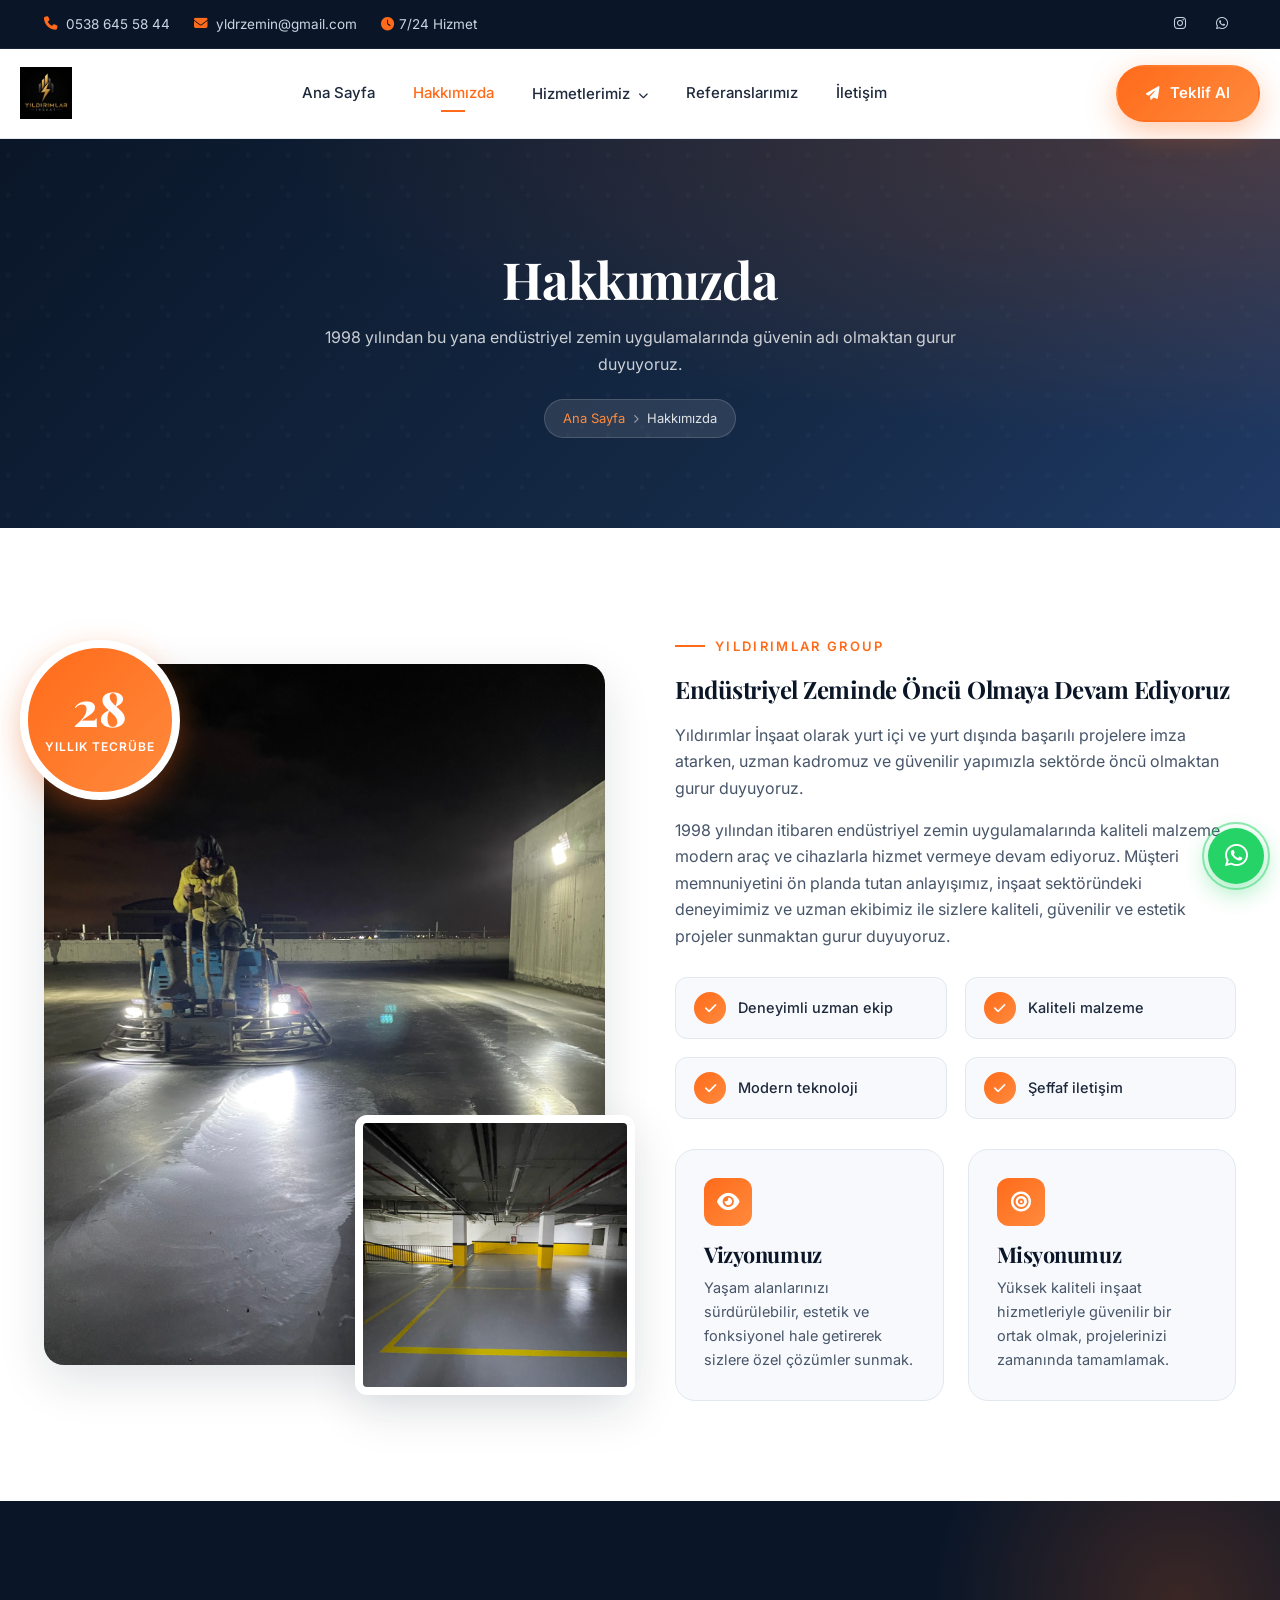
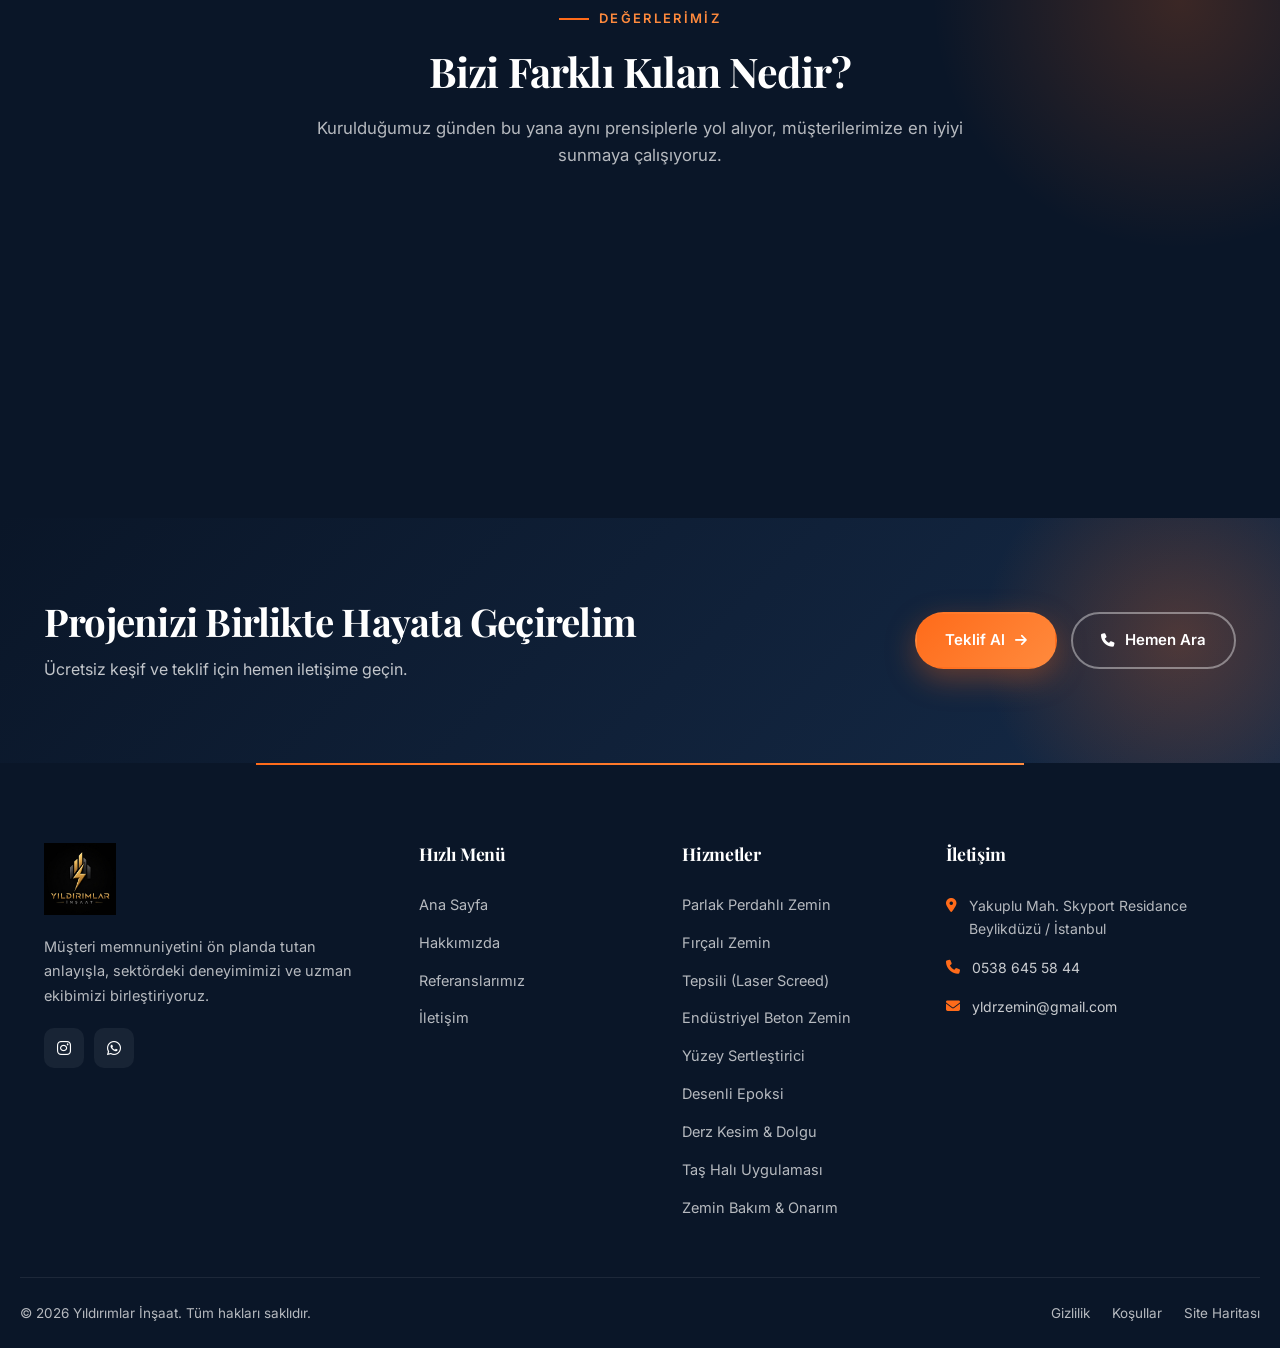
==== commit a0584cc0: "upd18" ====
--- a/hakkimizda.html
+++ b/hakkimizda.html
@@ -32,6 +32,8 @@
 
   <link rel="preconnect" href="https://fonts.googleapis.com" />
   <link rel="preconnect" href="https://fonts.gstatic.com" crossorigin />
+  <link rel="preconnect" href="https://cdnjs.cloudflare.com" crossorigin />
+  <link rel="dns-prefetch" href="//cdnjs.cloudflare.com" />
   <link href="https://fonts.googleapis.com/css2?family=Inter:wght@300;400;500;600;700&family=Playfair+Display:wght@600;700;800&display=swap" rel="stylesheet" />
   <link rel="stylesheet" href="https://cdnjs.cloudflare.com/ajax/libs/font-awesome/6.5.2/css/all.min.css" />
   <link rel="stylesheet" href="css/style.css?v=22" />
@@ -39,14 +41,28 @@
   <script type="application/ld+json">
   {
     "@context": "https://schema.org",
-    "@type": "AboutPage",
-    "@id": "https://yldrmlarinsaat.com/hakkimizda.html#about",
-    "url": "https://yldrmlarinsaat.com/hakkimizda.html",
-    "name": "Hakkımızda — Yıldırımlar İnşaat",
-    "description": "28 yıllık tecrübe ile 1.568.000 m² endüstriyel zemin uyguladık. Prestijli projelerde imzamız var.",
-    "isPartOf": { "@id": "https://yldrmlarinsaat.com/#website" },
-    "about": { "@id": "https://yldrmlarinsaat.com/#organization" },
-    "inLanguage": "tr-TR"
+    "@graph": [
+      {
+        "@type": "AboutPage",
+        "@id": "https://yldrmlarinsaat.com/hakkimizda.html#about",
+        "url": "https://yldrmlarinsaat.com/hakkimizda.html",
+        "name": "Hakkımızda — Yıldırımlar İnşaat",
+        "description": "28 yıllık tecrübe ile 1.568.000 m² endüstriyel zemin uyguladık. Prestijli projelerde imzamız var.",
+        "isPartOf": { "@id": "https://yldrmlarinsaat.com/#website" },
+        "about": { "@id": "https://yldrmlarinsaat.com/#organization" },
+        "primaryImageOfPage": "https://yldrmlarinsaat.com/images/about-1.jpg",
+        "breadcrumb": { "@id": "https://yldrmlarinsaat.com/hakkimizda.html#breadcrumb" },
+        "inLanguage": "tr-TR"
+      },
+      {
+        "@type": "BreadcrumbList",
+        "@id": "https://yldrmlarinsaat.com/hakkimizda.html#breadcrumb",
+        "itemListElement": [
+          { "@type": "ListItem", "position": 1, "name": "Ana Sayfa", "item": "https://yldrmlarinsaat.com/" },
+          { "@type": "ListItem", "position": 2, "name": "Hakkımızda" }
+        ]
+      }
+    ]
   }
   </script>
 </head>
--- a/css/style.css
+++ b/css/style.css
@@ -2465,6 +2465,74 @@
   .contact-form   { padding: 22px 18px; }
 }
 
+/* ---------- FAQ (Sıkça Sorulan Sorular) ---------- */
+.faq-wrap {
+  max-width: 860px;
+  margin: 40px auto 0;
+  display: flex;
+  flex-direction: column;
+  gap: 14px;
+}
+.faq-item {
+  background: #fff;
+  border: 1px solid var(--color-border);
+  border-radius: var(--radius-md);
+  box-shadow: var(--shadow-sm);
+  overflow: hidden;
+  transition: border-color .25s ease, box-shadow .25s ease;
+}
+.faq-item[open] {
+  border-color: var(--color-primary);
+  box-shadow: var(--shadow-md);
+}
+.faq-item > summary {
+  list-style: none;
+  cursor: pointer;
+  padding: 20px 24px;
+  font-weight: 600;
+  font-size: 1.02rem;
+  color: var(--color-dark);
+  display: flex;
+  align-items: center;
+  justify-content: space-between;
+  gap: 16px;
+  transition: color .25s ease;
+}
+.faq-item > summary::-webkit-details-marker { display: none; }
+.faq-item > summary::after {
+  content: "\2b";
+  font-family: "Font Awesome 6 Free";
+  font-weight: 900;
+  color: var(--color-primary);
+  font-size: 14px;
+  width: 30px;
+  height: 30px;
+  border-radius: 50%;
+  background: var(--color-soft);
+  display: inline-flex;
+  align-items: center;
+  justify-content: center;
+  transition: transform .3s ease, background .3s ease, color .3s ease;
+  flex: 0 0 30px;
+}
+.faq-item[open] > summary::after {
+  content: "\f068";
+  transform: rotate(0deg);
+  background: var(--color-primary);
+  color: #fff;
+}
+.faq-item[open] > summary { color: var(--color-primary); }
+.faq-item .faq-answer {
+  padding: 0 24px 22px;
+  color: var(--color-muted);
+  line-height: 1.75;
+  font-size: 0.97rem;
+}
+@media (max-width: 600px) {
+  .faq-item > summary { padding: 16px 18px; font-size: 0.98rem; }
+  .faq-item .faq-answer { padding: 0 18px 18px; font-size: 0.94rem; }
+}
+
 /* ---------- Hareket tercihi: düşük animasyon ---------- */
 @media (prefers-reduced-motion: reduce) {
   *,
